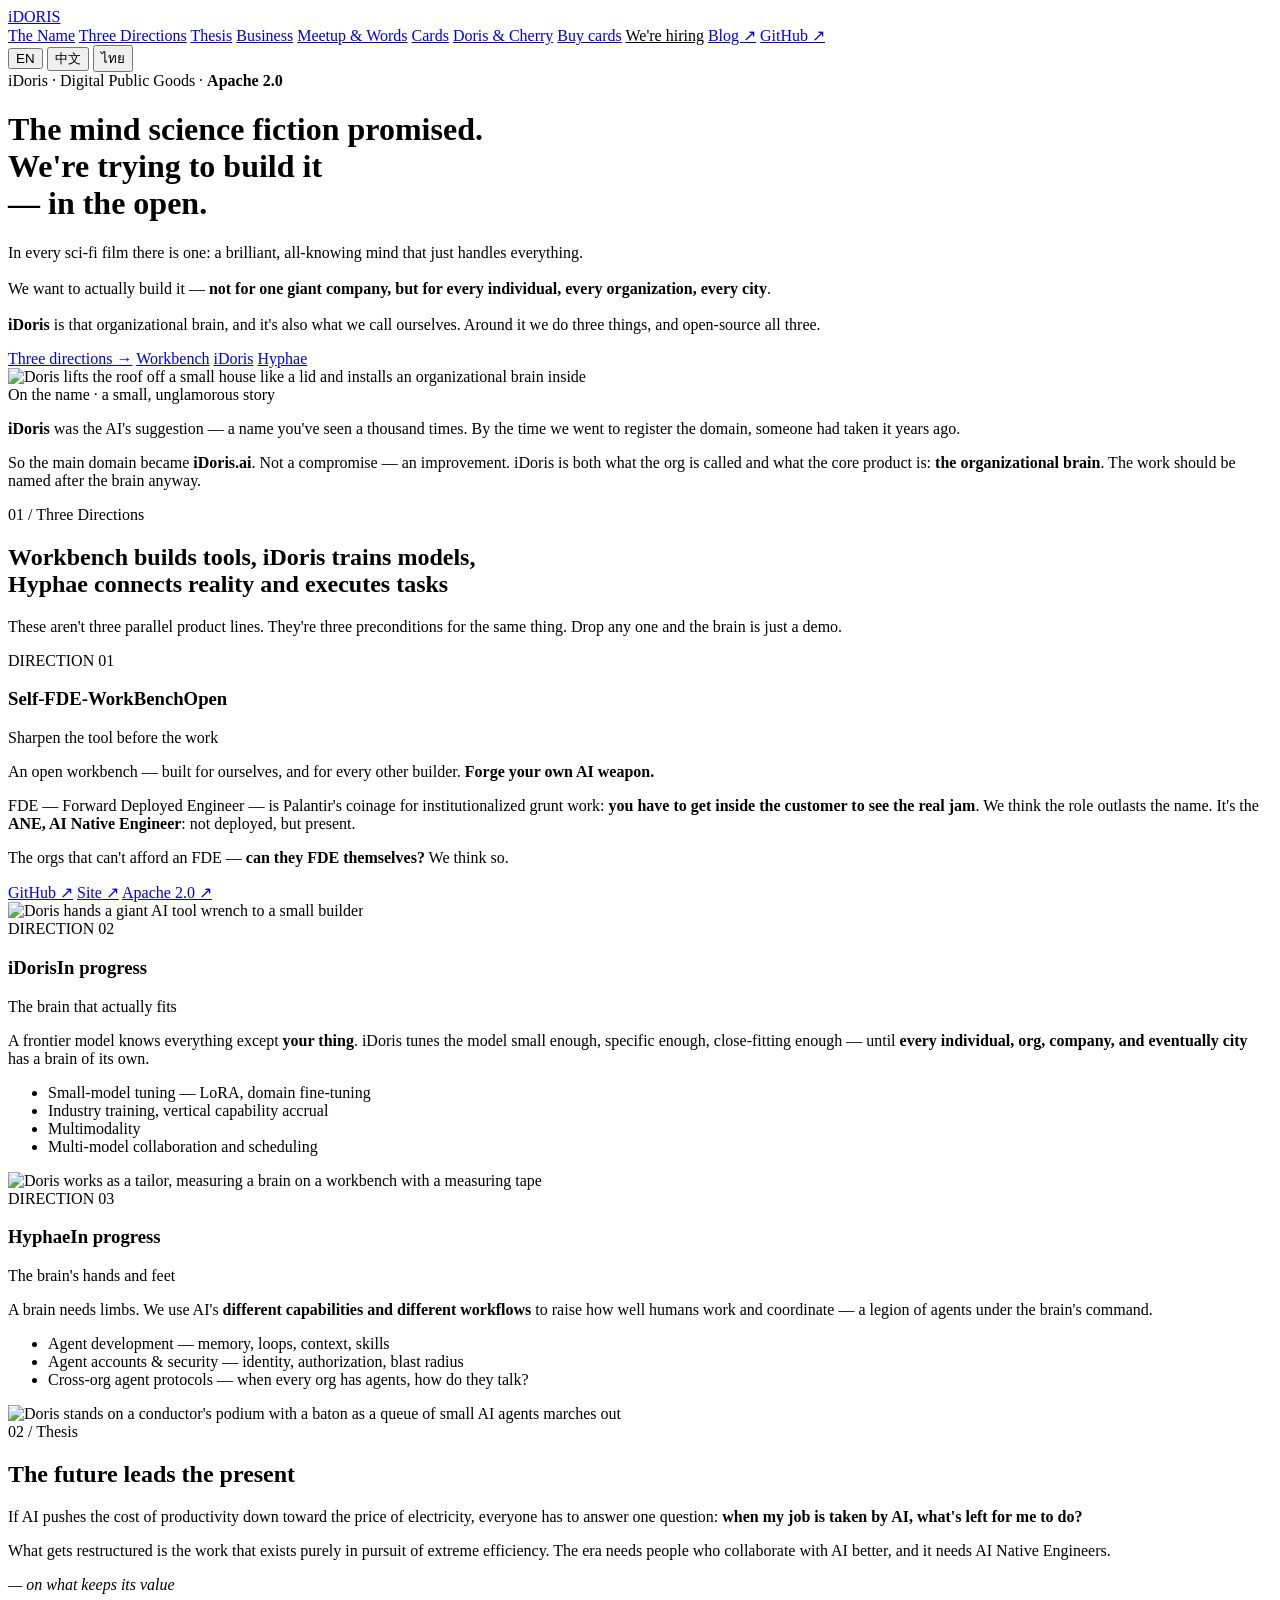
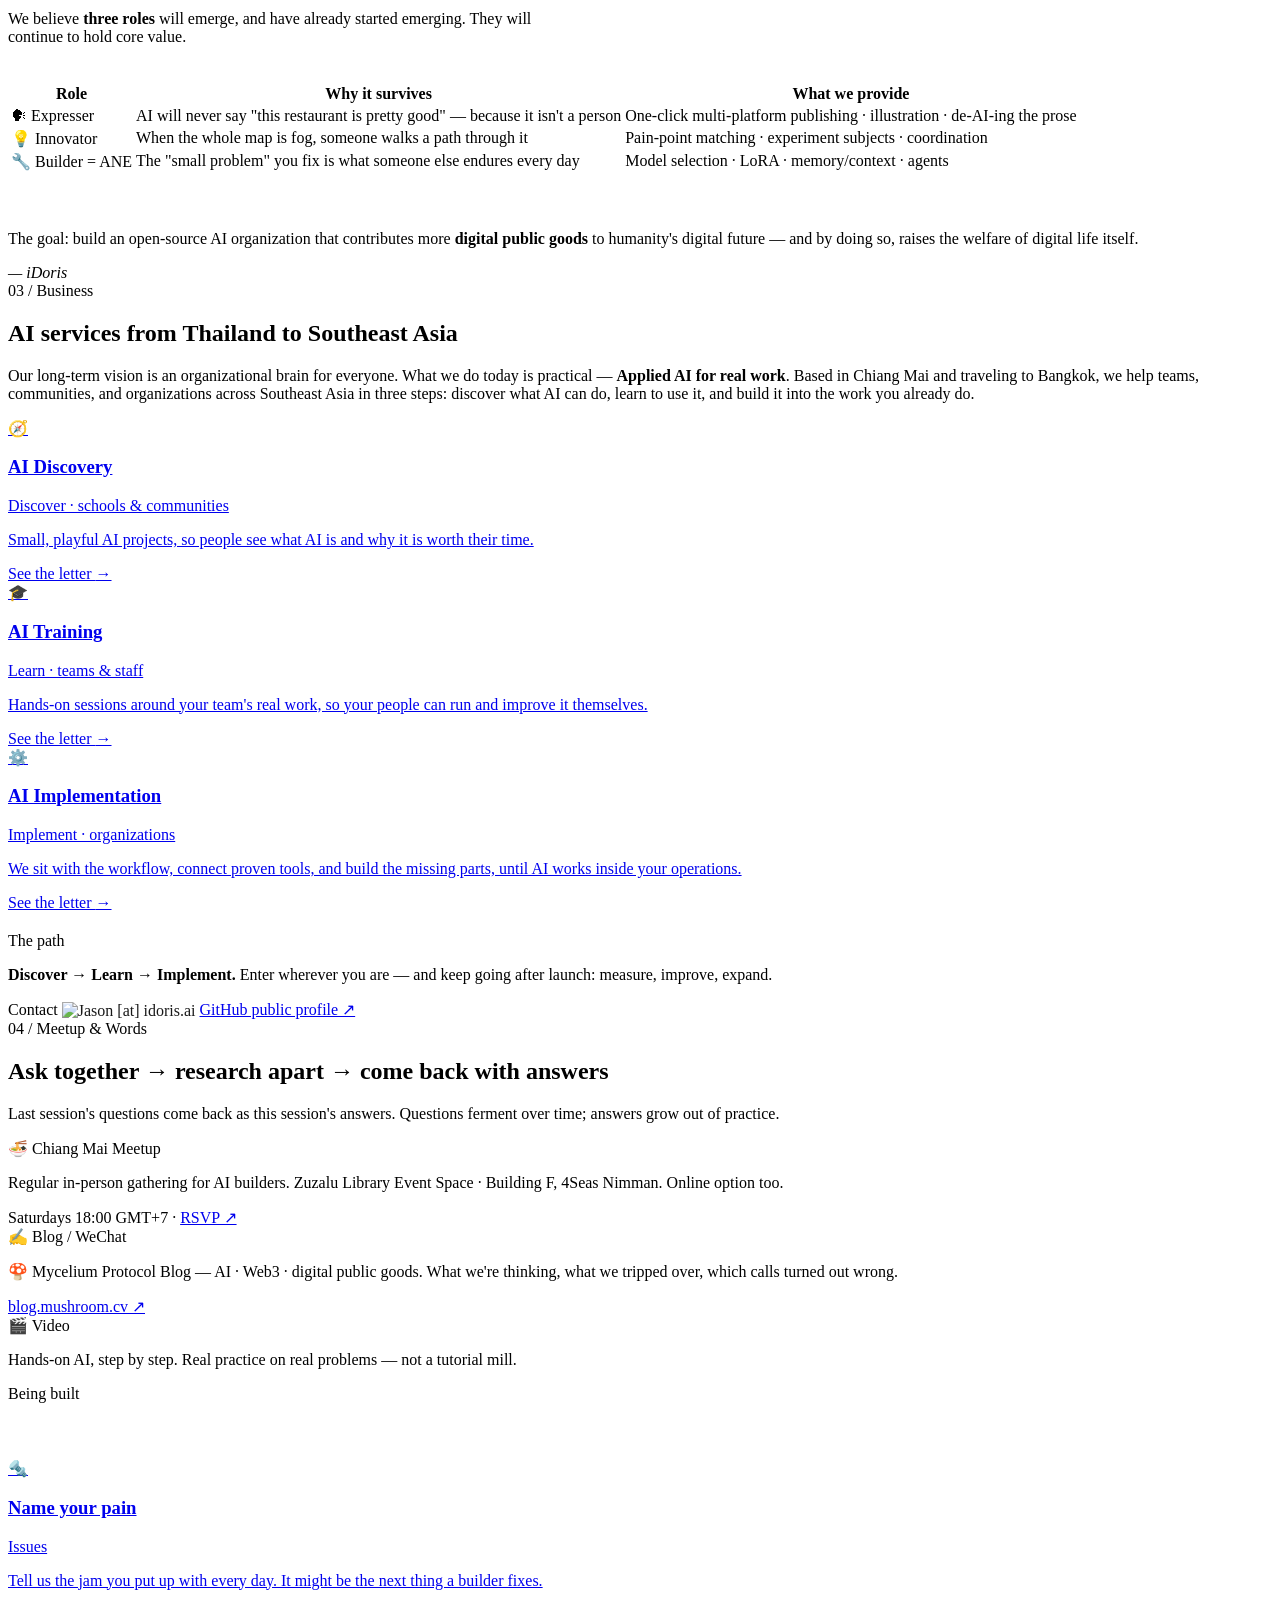
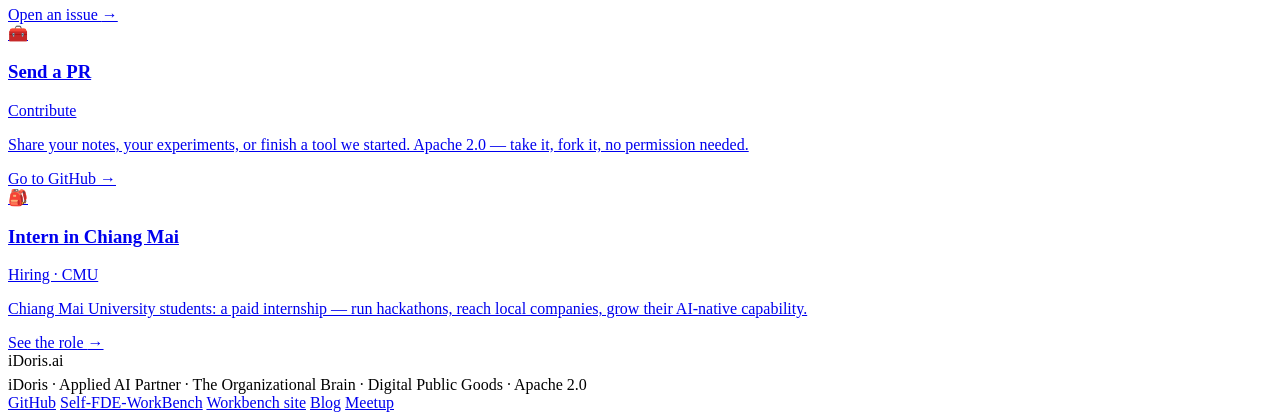
==== site/index.html @ d62c43d1 "首页 03 商务合作:三档服务改成对齐的卡片,与 /hello 一致 原来三档挤成一段连续文字、读不出「三个服务」,右侧还留一大片空。 改成 .grid-3 三张卡片(复用站内 .card),各自 图" ====
<!DOCTYPE html>
<html lang="en" data-lang="en">
<head>
<meta charset="utf-8">
<meta name="viewport" content="width=device-width, initial-scale=1">
<title data-zh="iDoris — 组织大脑 · 开源组织" data-th="iDoris — สมององค์กร · องค์กรโอเพนซอร์ส">iDoris — The Organizational Brain</title>
<meta name="description" content="Science fiction always promised a brilliant, all-knowing mind that handles everything. We're building it open source — not for one giant company, but for every individual, every organization, every city." data-zh="科幻片里总有那样一个存在：聪明、漂亮的形象，无所不能的智能大脑，搞定一切。我们把它开源造出来——不是给一家巨头，而是给每一个个体、每一个组织、每一座城市。" data-th="นิยายวิทยาศาสตร์เคยสัญญาถึงภาพลักษณ์ที่ฉลาดและสวยงาม สมองอัจฉริยะที่ทำได้แทบทุกอย่าง และจัดการทุกอย่างได้ เรากำลังสร้างมันแบบโอเพนซอร์ส ไม่ใช่เพื่อบริษัทยักษ์ใหญ่หนึ่งราย แต่เพื่อทุกคน ทุกองค์กร และทุกเมือง">
<meta property="og:title" content="iDoris — The Organizational Brain">
<meta property="og:description" content="Science fiction promised a brain. Ours is open source. Three directions: an open workbench for builders, a tailored brain for every org, and an agent legion.">
<meta property="og:type" content="website">
<meta property="og:url" content="https://idoris.ai">
<link rel="icon" href="data:image/svg+xml,%3Csvg xmlns='http://www.w3.org/2000/svg' viewBox='0 0 32 32'%3E%3Crect width='32' height='32' fill='%2309090C'/%3E%3Ccircle cx='16' cy='16' r='6' fill='%23FF3B30'/%3E%3C/svg%3E">
<link rel="stylesheet" href="/assets/style.css">
</head>
<body>

<nav class="top">
  <div class="wrap">
    <a class="brand" href="/"><span class="dot"></span>iDORIS</a>
    <div class="nav-scroll">
      <a class="link" href="#name" data-zh="关于名字" data-th="ชื่อ">The Name</a>
      <a class="link" href="#directions" data-zh="三个方向" data-th="สามทิศทาง">Three Directions</a>
      <a class="link" href="#thesis" data-zh="信念" data-th="แนวคิด">Thesis</a>
      <a class="link" href="#business" data-zh="商务合作" data-th="ความร่วมมือ">Business</a>
      <a class="link" href="#channels" data-zh="线下与内容" data-th="มีตอัปและบทความ">Meetup &amp; Words</a>
      <a class="link" href="/cards" data-zh="卡片墙" data-th="บัตรทั้งหมด">Cards</a>
      <a class="link" href="/friends" data-zh="我们的 IP" data-th="ตัวละคร">Doris &amp; Cherry</a>
      <a class="link" href="/buy" data-zh="购买体验卡" data-th="ซื้อบัตร">Buy cards</a>
      <a class="link" href="/join" data-zh="招聘" data-th="ร่วมงาน" style="color:var(--red)">We're hiring</a>
      <a class="link" href="https://blog.mushroom.cv">Blog ↗</a>
      <a class="link" href="https://github.com/iDoris-ai">GitHub ↗</a>
    </div>
    <div class="lang" role="group" aria-label="Language">
      <button class="lang-btn" data-lang="en" aria-pressed="true">EN</button>
      <button class="lang-btn" data-lang="zh" aria-pressed="false">中文</button>
      <button class="lang-btn" data-lang="th" aria-pressed="false">ไทย</button>
    </div>
  </div>
</nav>

<main>

<!-- ══════════════ HERO ══════════════ -->
<header class="hero">
  <div class="wrap">
    <div class="hero-inner">
      <div class="hero-copy">
        <div class="kicker rise d1" data-zh="iDoris · 数字公共物品 · <b>Apache 2.0</b>" data-th="iDoris · สาธารณประโยชน์ดิจิทัล · <b>Apache 2.0</b>">iDoris · Digital Public Goods · <b>Apache 2.0</b></div>
        <h1 class="rise d2" data-zh="科幻片中许诺过的智脑，<br>我们尝试做出来，<br><span class=&quot;glow&quot;>开源。</span>" data-th="สมองอัจฉริยะที่นิยายวิทยาศาสตร์<br>เคยสัญญาไว้ เรากำลังลองสร้างมัน<br><span class=&quot;glow&quot;>แบบโอเพนซอร์ส</span>">
          The mind science fiction promised.<br>We're trying to build it<br><span class="glow">— in the open.</span>
        </h1>
        <p class="lede rise d3" data-zh="无数科幻片里都有那样一个存在：聪明、漂亮的形象，无所不能的智能大脑，搞定一切。<br><br>我们想把它真的造出来——<b>不是给一家巨头，而是给每一个个体、每一个组织、每一座城市</b>。<br><br><b>iDoris</b> 就是那个组织大脑，也是我们这个开源社区的名字。围绕它，我们在做三个产品。" data-th="ในหนังไซไฟมากมายมักมีสิ่งหนึ่งอยู่เสมอ: ภาพลักษณ์ที่ฉลาดและสวยงาม สมองอัจฉริยะที่ทำได้แทบทุกอย่าง และจัดการทุกอย่างได้<br><br>เราอยากสร้างมันขึ้นมาจริงๆ — <b>ไม่ใช่เพื่อบริษัทยักษ์ใหญ่หนึ่งราย แต่เพื่อทุกคน ทุกองค์กร และทุกเมือง</b><br><br><b>iDoris</b> คือสมององค์กรนั้น และเป็นชื่อของชุมชนโอเพนซอร์สของเรา รอบตัวมัน เรากำลังทำผลิตภัณฑ์สามตัว">
          In every sci-fi film there is one: a brilliant, all-knowing mind that just
          handles everything.<br><br>
          We want to actually build it — <b>not for one giant company, but for every
          individual, every organization, every city</b>.<br><br>
          <b>iDoris</b> is that organizational brain, and it's also what we call ourselves.
          Around it we do three things, and open-source all three.
        </p>
        <div class="hero-actions rise d4">
          <a class="btn primary" href="#directions" data-zh="三个方向 <span>→</span>" data-th="สามทิศทาง <span>→</span>">Three directions <span>→</span></a>
          <a class="btn" href="https://workbench.idoris.ai">Workbench</a>
          <a class="btn" href="https://doris.idoris.ai">iDoris</a>
          <a class="btn" href="https://hyphae.idoris.ai">Hyphae</a>
        </div>
      </div>
      <div class="hero-art rise d3">
        <img src="/assets/illustrations/hero-org-brain-idoris.png"
             alt="Doris lifts the roof off a small house like a lid and installs an organizational brain inside"
             width="1000" height="625">
      </div>
    </div>
  </div>
</header>

<!-- ══════════════ THE NAME ══════════════ -->
<section id="name">
  <div class="wrap">
    <div class="aside-note io">
      <span class="tag" data-zh="关于名字 · 一段没什么面子的往事" data-th="เรื่องชื่อ · เรื่องเล็กๆ ที่ไม่หรูนัก">On the name · a small, unglamorous story</span>
      <p data-zh="<b>iDoris</b> 是 AI 给的建议——一个烂大街的名字。等我们兴冲冲去注册域名，发现早被人占了。" data-th="<b>iDoris</b> เป็นชื่อที่ AI แนะนำมา เป็นชื่อที่เห็นได้ทั่วไปมาก พอเราไปจดโดเมนอย่างตื่นเต้น ก็พบว่ามีคนจดไปนานแล้ว"><b>iDoris</b> was the AI's suggestion — a name you've seen a thousand times. By the time we went to register the domain, someone had taken it years ago.</p>
      <p data-zh="于是主域名成了 <b>iDoris.ai</b>。这不是妥协，反而更准确：iDoris 同时是组织的名字和核心产品的名字——<b>组织大脑</b>。我们做的事，本来就该以那个大脑命名。" data-th="ดังนั้นโดเมนหลักจึงกลายเป็น <b>iDoris.ai</b> นี่ไม่ใช่การประนีประนอม แต่แม่นยำกว่าเดิม: iDoris เป็นทั้งชื่อองค์กรและชื่อผลิตภัณฑ์หลัก — <b>สมององค์กร</b> งานของเราควรถูกตั้งชื่อตามสมองนั้นอยู่แล้ว"> So the main domain became <b>iDoris.ai</b>. Not a compromise — an improvement. iDoris is both what the org is called and what the core product is: <b>the organizational brain</b>. The work should be named after the brain anyway.</p>
    </div>
  </div>
</section>

<!-- ══════════════ THREE DIRECTIONS ══════════════ -->
<section id="directions">
  <div class="wrap">
    <div class="sec-head io">
      <div class="eyebrow" data-zh="01 / 三个方向性产品" data-th="01 / สามทิศทางผลิตภัณฑ์">01 / Three Directions</div>
      <h2 class="display" data-zh="Workbench 造工具，iDoris 训练模型、<br>Hyphae 连接现实，执行任务" data-th="Workbench สร้างเครื่องมือ, iDoris ฝึกโมเดล<br>Hyphae เชื่อมโลกจริงและทำภารกิจ">Workbench builds tools, iDoris trains models,<br>Hyphae connects reality and executes tasks</h2>
      <p data-zh="它们不是三条并行的产品线，是同一件事的三个必要条件。缺一个，那个大脑就只是个演示。" data-th="นี่ไม่ใช่ไลน์ผลิตภัณฑ์สามเส้นที่แยกกัน แต่เป็นเงื่อนไขจำเป็นสามอย่างของเรื่องเดียวกัน ขาดอย่างใดอย่างหนึ่ง สมองนั้นก็เป็นเพียงเดโม">
        These aren't three parallel product lines. They're three preconditions for the
        same thing. Drop any one and the brain is just a demo.
      </p>
    </div>

    <!-- ── 1. Self-FDE-WorkBench ── -->
    <div class="prod io">
      <div class="prod-text">
        <span class="n">DIRECTION 01</span>
        <h3 class="display" data-zh="Self-FDE-WorkBench<span class=&quot;chip live&quot;>开源中</span>" data-th="Self-FDE-WorkBench<span class=&quot;chip live&quot;>โอเพนซอร์ส</span>">Self-FDE-WorkBench<span class="chip live">Open</span></h3>
        <div class="tagline" data-zh="工欲善其事，必先利其器" data-th="ลับเครื่องมือก่อนลงมือทำงาน">Sharpen the tool before the work</div>
        <p data-zh="一个为自己、也为其他 builder 提供的开源工作台。<b>打造你自己的 AI 利器。</b>" data-th="เวิร์กเบนช์โอเพนซอร์สที่สร้างให้เราเองและให้ builder คนอื่นๆ <b>สร้างเครื่องมือ AI ของคุณเอง</b>">
          An open workbench — built for ourselves, and for every other builder.
          <b>Forge your own AI weapon.</b>
        </p>
        <p data-zh="FDE（Forward Deployed Engineer）是 Palantir 的发明，本质是把苦活脏活累活制度化：<b>你必须到客户现场，才能看见真实的卡点</b>。我们认为这个角色会长期存在，久到不该再叫 FDE——它是 <b>ANE，AI Native Engineer</b>：不驻场，但在场。" data-th="FDE หรือ Forward Deployed Engineer เป็นคำที่ Palantir ทำให้แพร่หลาย แก่นของมันคือการทำให้งานยาก งานสกปรก และงานหนักกลายเป็นระบบ: <b>คุณต้องเข้าไปอยู่ในบริบทของลูกค้า จึงจะเห็นจุดติดขัดจริง</b> เราคิดว่าบทบาทนี้จะอยู่ไปอีกนาน จนไม่ควรเรียกว่า FDE แล้ว แต่คือ <b>ANE, AI Native Engineer</b>: ไม่ได้ประจำไซต์ แต่ยังอยู่ในงานจริง">
          FDE — Forward Deployed Engineer — is Palantir's coinage for institutionalized
          grunt work: <b>you have to get inside the customer to see the real jam</b>.
          We think the role outlasts the name. It's the <b>ANE, AI Native Engineer</b>:
          not deployed, but present.
        </p>
        <p data-zh="雇不起 FDE 的组织，<b>能不能自己 FDE？</b>我们觉得可以。" data-th="องค์กรที่จ้าง FDE ไม่ไหว <b>จะทำ FDE ด้วยตัวเองได้ไหม?</b> เราคิดว่าได้">
          The orgs that can't afford an FDE — <b>can they FDE themselves?</b> We think so.
        </p>
        <div class="prod-links">
          <a href="https://github.com/iDoris-ai/Self-FDE-WorkBench">GitHub ↗</a>
          <a href="https://workbench.idoris.ai" data-zh="站点 ↗" data-th="เว็บไซต์ ↗">Site ↗</a>
          <a href="https://github.com/iDoris-ai/Self-FDE-WorkBench/blob/main/LICENSE">Apache 2.0 ↗</a>
        </div>
      </div>
      <div class="prod-art">
        <img src="/assets/illustrations/p1-workbench-idoris.png"
             alt="Doris hands a giant AI tool wrench to a small builder"
             loading="lazy">
      </div>
    </div>

    <!-- ── 2. iDoris ── -->
    <div class="prod flip io">
      <div class="prod-text">
        <span class="n">DIRECTION 02</span>
        <h3 class="display" data-zh="iDoris<span class=&quot;chip wip&quot;>进行中</span>" data-th="iDoris<span class=&quot;chip wip&quot;>กำลังพัฒนา</span>">iDoris<span class="chip wip">In progress</span></h3>
        <div class="tagline" data-zh="最贴身的那个大脑" data-th="สมองที่พอดีกับตัวคุณจริงๆ">The brain that actually fits</div>
        <p data-zh="通用大模型知道所有事，唯独不知道<b>你的事</b>。iDoris 的方向是把模型调得足够小、足够专、足够贴身——最终为<b>每个个体、组织、商业公司乃至城市</b>，打造属于它自己的 AI 大脑。" data-th="โมเดลใหญ่ทั่วไปเหมือนรู้ทุกอย่าง ยกเว้น<b>เรื่องของคุณ</b> ทิศทางของ iDoris คือทำให้โมเดลเล็กพอ เฉพาะทางพอ และแนบชิดพอ จนในที่สุด<b>ทุกคน ทุกองค์กร ทุกบริษัท และแม้แต่เมือง</b>มีสมอง AI ของตัวเอง">
          A frontier model knows everything except <b>your thing</b>. iDoris tunes the model
          small enough, specific enough, close-fitting enough — until
          <b>every individual, org, company, and eventually city</b> has a brain of its own.
        </p>
        <ul>
          <li data-zh="小模型调优 —— LoRA、行业微调" data-th="ปรับแต่งโมเดลขนาดเล็ก — LoRA และ fine-tuning เฉพาะอุตสาหกรรม">Small-model tuning — LoRA, domain fine-tuning</li>
          <li data-zh="行业训练与垂直能力沉淀" data-th="การฝึกตามอุตสาหกรรมและการสะสมความสามารถแนวตั้ง">Industry training, vertical capability accrual</li>
          <li data-zh="多模态" data-th="มัลติโมดัล">Multimodality</li>
          <li data-zh="多模型协作与调度" data-th="การประสานและจัดตารางหลายโมเดล">Multi-model collaboration and scheduling</li>
        </ul>
      </div>
      <div class="prod-art">
        <img src="/assets/illustrations/p2-idoris-model.png"
             alt="Doris works as a tailor, measuring a brain on a workbench with a measuring tape"
             loading="lazy">
      </div>
    </div>

    <!-- ── 3. Agents ── -->
    <div class="prod io">
      <div class="prod-text">
        <span class="n">DIRECTION 03</span>
        <h3 class="display" data-zh="Hyphae<span class=&quot;chip wip&quot;>进行中</span>" data-th="Hyphae<span class=&quot;chip wip&quot;>กำลังพัฒนา</span>">Hyphae<span class="chip wip">In progress</span></h3>
        <div class="tagline" data-zh="智脑的手和脚" data-th="มือและเท้าของสมองอัจฉริยะ">The brain's hands and feet</div>
        <p data-zh="大脑要有手脚。我们用 AI 的<b>不同能力、不同流程</b>，去提升人类工作和协作的效率——如同智脑麾下的一支 Agent 军团。" data-th="สมองต้องมีมือและเท้า เราใช้<b>ความสามารถและเวิร์กโฟลว์ที่แตกต่างกัน</b>ของ AI เพื่อยกระดับการทำงานและการประสานงานของมนุษย์ เหมือนกองทัพ Agent ภายใต้สมองอัจฉริยะ">
          A brain needs limbs. We use AI's <b>different capabilities and different
          workflows</b> to raise how well humans work and coordinate — a legion of agents
          under the brain's command.
        </p>
        <ul>
          <li data-zh="Agent 开发 —— 记忆、Loop、上下文、Skill" data-th="การพัฒนา Agent — memory, loop, context, skill">Agent development — memory, loops, context, skills</li>
          <li data-zh="Agent 账户与安全 —— 怎么有身份、怎么被授权、怎么不闯祸" data-th="บัญชีและความปลอดภัยของ Agent — ตัวตน การอนุญาต และขอบเขตความเสี่ยง">Agent accounts &amp; security — identity, authorization, blast radius</li>
          <li data-zh="Agent 跨组织协作协议 —— 当每个组织都有自己的 Agent，它们之间怎么说话" data-th="โปรโตคอล Agent ข้ามองค์กร — เมื่อทุกองค์กรมี Agent ของตัวเอง พวกมันจะคุยกันอย่างไร">Cross-org agent protocols — when every org has agents, how do they talk?</li>
        </ul>
      </div>
      <div class="prod-art">
        <img src="/assets/illustrations/p3-hyphae-idoris.png"
             alt="Doris stands on a conductor's podium with a baton as a queue of small AI agents marches out"
             loading="lazy">
      </div>
    </div>
  </div>
</section>

<!-- ══════════════ THESIS ══════════════ -->
<section id="thesis">
  <div class="wrap">
    <div class="sec-head io">
      <div class="eyebrow" data-zh="02 / 核心信念" data-th="02 / แนวคิดหลัก">02 / Thesis</div>
      <h2 class="display" data-zh="未来引领当下" data-th="อนาคตนำทางปัจจุบัน">The future leads the present</h2>
      <p data-zh="如果 AI 把生产力的成本压到接近电费，每个人都要回答一个问题：<b>当我的岗位被 AI 取代，我还能干什么？</b>" data-th="ถ้า AI ทำให้ต้นทุนผลิตภาพลดลงจนใกล้ราคาค่าไฟ ทุกคนต้องตอบคำถามหนึ่งข้อ: <b>เมื่อหน้าที่ของฉันถูก AI แทนที่ ฉันยังทำอะไรได้อีก?</b>">
        If AI pushes the cost of productivity down toward the price of electricity,
        everyone has to answer one question: <b>when my job is taken by AI, what's left
        for me to do?</b>
      </p>
    </div>

    <div class="quote io">
      <p data-zh="会被重构的，是那些为了追求极致效率而存在的岗位。时代需要更会和 AI 协作的人，以及 AI Native Engineer。" data-th="สิ่งที่จะถูกปรับโครงสร้างคือบทบาทที่มีอยู่เพื่อไล่ตามประสิทธิภาพสูงสุดเท่านั้น ยุคนี้ต้องการคนที่ร่วมงานกับ AI ได้เก่งขึ้น และต้องการ AI Native Engineer">
        What gets restructured is the work that exists purely in pursuit of extreme
        efficiency. The era needs people who collaborate with AI better, and it needs
        AI Native Engineers.
      </p>
      <cite data-zh="— 关于什么会持续拥有价值" data-th="— ว่าคุณค่าแบบใดจะยังคงอยู่">— on what keeps its value</cite>
    </div>

    <p class="io" style="max-width:66ch" data-zh="我们认为未来会涌现（已经出现）<b>三种角色</b>，会持续拥有核心价值。" data-th="เราเชื่อว่าในอนาคตจะมี <b>สามบทบาท</b> โผล่ขึ้นมา และจริงๆ ก็เริ่มปรากฏแล้ว บทบาทเหล่านี้จะยังคงมีคุณค่าแกนกลางต่อไป">
      We believe <b>three roles</b> will emerge, and have already started emerging.
      They will continue to hold core value.
    </p>

    <table class="spec io" style="margin-top:36px">
      <thead>
        <tr>
          <th data-zh="角色" data-th="บทบาท">Role</th>
          <th data-zh="为什么不可替代" data-th="ทำไมจึงยังมีคุณค่า">Why it survives</th>
          <th data-zh="我们提供什么" data-th="เราช่วยอะไรได้">What we provide</th>
        </tr>
      </thead>
      <tbody>
        <tr>
          <td data-zh="🗣 表达者" data-th="🗣 ผู้สื่อสาร">🗣 Expresser</td>
          <td data-zh="AI 不会说「这家饭馆味道不错」——因为它不是人" data-th="AI จะไม่พูดว่า “ร้านนี้อร่อยดี” ในฐานะมนุษย์ เพราะมันไม่ใช่มนุษย์">AI will never say "this restaurant is pretty good" — because it isn't a person</td>
          <td data-zh="一键多平台发布 · 配图 · 去 AI 味" data-th="เผยแพร่หลายแพลตฟอร์ม · ภาพประกอบ · ลดกลิ่น AI ในงานเขียน">One-click multi-platform publishing · illustration · de-AI-ing the prose</td>
        </tr>
        <tr>
          <td data-zh="💡 创新者" data-th="💡 ผู้สร้างนวัตกรรม">💡 Innovator</td>
          <td data-zh="全地图都是黑雾时，有人趟出一条路" data-th="เมื่อทั้งแผนที่ยังเป็นหมอกดำ ต้องมีคนเดินเปิดทางออกมาก่อน">When the whole map is fog, someone walks a path through it</td>
          <td data-zh="痛点对接 · 实验对象 · 协作信息" data-th="จับคู่ pain point · กลุ่มทดลอง · ข้อมูลเพื่อประสานงาน">Pain-point matching · experiment subjects · coordination</td>
        </tr>
        <tr>
          <td data-zh="🔧 建设者 = ANE" data-th="🔧 ผู้สร้าง = ANE">🔧 Builder = ANE</td>
          <td data-zh="你解决的那个「小问题」，是别人每天承受的痛苦" data-th="“ปัญหาเล็กๆ” ที่คุณแก้ คือความเจ็บปวดที่คนอื่นต้องเจอทุกวัน">The "small problem" you fix is what someone else endures every day</td>
          <td data-zh="选型 · LoRA · Memory/Context · Agent" data-th="เลือกโมเดล · LoRA · memory/context · agent">Model selection · LoRA · memory/context · agents</td>
        </tr>
      </tbody>
    </table>

    <div class="quote io" style="margin-top:56px">
      <p data-zh="核心目标：建立一个 AI 开源组织，为人类的数字未来提供更多<b>数字公共物品</b>，从而提升社会数字生活的福祉。" data-th="เป้าหมายหลัก: สร้างองค์กร AI แบบโอเพนซอร์สที่มอบ<b>สาธารณประโยชน์ดิจิทัล</b>ให้อนาคตดิจิทัลของมนุษยชาติมากขึ้น และยกระดับคุณภาพชีวิตดิจิทัลของสังคม">
        The goal: build an open-source AI organization that contributes more
        <b>digital public goods</b> to humanity's digital future — and by doing so,
        raises the welfare of digital life itself.
      </p>
      <cite data-zh="— iDoris" data-th="— iDoris">— iDoris</cite>
    </div>
  </div>
</section>

<!-- ══════════════ BUSINESS ══════════════ -->
<section id="business">
  <div class="wrap">
    <div class="sec-head io">
      <div class="eyebrow" data-zh="03 / 商务合作" data-th="03 / ความร่วมมือทางธุรกิจ">03 / Business</div>
      <h2 class="display" data-zh="基于泰国，辐射东南亚的 AI 服务" data-th="บริการ AI จากประเทศไทย สู่เอเชียตะวันออกเฉียงใต้">AI services from Thailand to Southeast Asia</h2>
      <p data-zh="我们的长期愿景是<b>为每个组织造一个大脑</b>。今天做的事很实在——<b>把 AI 用在真实工作里</b>。长期 Base 清迈、短期出差曼谷，为东南亚的团队、社区和组织做三件事：先看见 AI 能做什么，再学会用，最后把它接进你本来就在做的工作。" data-th="วิสัยทัศน์ระยะยาวของเราคือสมององค์กรสำหรับทุกคน สิ่งที่เราทำวันนี้เป็นเรื่องจริงจับต้องได้ — <b>นำ AI มาใช้กับงานจริง</b> เราพำนักที่เชียงใหม่และเดินทางไปกรุงเทพฯ เป็นระยะ ช่วยทีม ชุมชน และองค์กรทั่วเอเชียตะวันออกเฉียงใต้ใน 3 ขั้น: ค้นพบสิ่งที่ AI ทำได้ เรียนรู้ที่จะใช้มัน และนำมันเข้าไปในงานที่คุณทำอยู่แล้ว">
        Our long-term vision is an organizational brain for everyone. What we do today is
        practical — <b>Applied AI for real work</b>. Based in Chiang Mai and traveling to
        Bangkok, we help teams, communities, and organizations across Southeast Asia in
        three steps: discover what AI can do, learn to use it, and build it into the work
        you already do.
      </p>
    </div>

    <div class="grid-3 io">
      <a class="card" href="/hello">
        <span class="icon">🧭</span>
        <h3 class="display">AI Discovery</h3>
        <div class="sub" data-zh="发现 · 学校与社区" data-th="ค้นพบ · โรงเรียนและชุมชน">Discover · schools &amp; communities</div>
        <p data-zh="小而好玩的 AI 项目，让人先看见 AI 是什么、为什么值得一试。" data-th="โปรเจกต์ AI เล็ก ๆ ที่สนุก ให้ผู้คนได้เห็นว่า AI คืออะไรและทำไมจึงคุ้มค่าที่จะลอง">Small, playful AI projects, so people see what AI is and why it is worth their time.</p>
        <div class="go" data-zh="看那封信 <span>→</span>" data-th="อ่านจดหมาย <span>→</span>">See the letter <span>→</span></div>
      </a>
      <a class="card" href="/hello">
        <span class="icon">🎓</span>
        <h3 class="display">AI Training</h3>
        <div class="sub" data-zh="学会 · 团队与员工" data-th="เรียนรู้ · ทีมและพนักงาน">Learn · teams &amp; staff</div>
        <p data-zh="围绕团队真实工作的实操课，让你的人自己能跑、能维护、能改进。" data-th="เซสชันลงมือทำรอบงานจริงของทีม เพื่อให้คนของคุณดูแลและพัฒนาต่อเองได้">Hands-on sessions around your team's real work, so your people can run and improve it themselves.</p>
        <div class="go" data-zh="看那封信 <span>→</span>" data-th="อ่านจดหมาย <span>→</span>">See the letter <span>→</span></div>
      </a>
      <a class="card" href="/hello">
        <span class="icon">⚙️</span>
        <h3 class="display">AI Implementation</h3>
        <div class="sub" data-zh="落地 · 组织" data-th="นำไปใช้จริง · องค์กร">Implement · organizations</div>
        <p data-zh="坐进你的流程，接好现成工具、补上缺失的部分，直到 AI 真正在业务里跑起来。" data-th="เข้าไปนั่งกับกระบวนการทำงาน เชื่อมเครื่องมือที่ใช้ได้จริง และสร้างส่วนที่ขาด จนกว่า AI จะทำงานในการดำเนินงานของคุณจริง">We sit with the workflow, connect proven tools, and build the missing parts, until AI works inside your operations.</p>
        <div class="go" data-zh="看那封信 <span>→</span>" data-th="อ่านจดหมาย <span>→</span>">See the letter <span>→</span></div>
      </a>
    </div>

    <div class="business-panel io" style="margin-top:20px">
      <div>
        <span class="tag" data-zh="一条路" data-th="เส้นทาง">The path</span>
        <p data-zh="<b>发现 → 学会 → 落地。</b>从你现在所处的位置进入即可；上线之后继续：度量、改进、扩展。" data-th="<b>ค้นพบ → เรียนรู้ → นำไปใช้จริง</b> เริ่มจากจุดที่คุณอยู่ได้เลย และเดินต่อหลังเปิดใช้งาน: วัดผล ปรับปรุง ขยายผล">
          <b>Discover → Learn → Implement.</b> Enter wherever you are — and keep going after
          launch: measure, improve, expand.
        </p>
      </div>
      <div class="contact-box">
        <span class="tag" data-zh="联系" data-th="ติดต่อ">Contact</span>
        <img src="assets/email-jason.png" alt="Jason [at] idoris.ai" style="height:20px;vertical-align:middle;opacity:.9">
        <a href="https://github.com/iDoris-ai" data-zh="GitHub 公开资料 ↗" data-th="โปรไฟล์ GitHub สาธารณะ ↗">GitHub public profile ↗</a>
      </div>
    </div>
  </div>
</section>

<!-- ══════════════ CHANNELS ══════════════ -->
<section id="channels">
  <div class="wrap">
    <div class="sec-head io">
      <div class="eyebrow" data-zh="04 / 线下与内容" data-th="04 / มีตอัปและบทความ">04 / Meetup &amp; Words</div>
      <h2 class="display" data-zh="一起提问 → 各自研究 → 带答案回来" data-th="ถามด้วยกัน → แยกกันค้นคว้า → กลับมาพร้อมคำตอบ">Ask together → research apart → come back with answers</h2>
      <p data-zh="上一期提出的问题，这一期带着各自研究的答案回来。问题在时间里发酵，答案从实践里长出来。" data-th="คำถามจากครั้งก่อน กลับมาเป็นคำตอบในครั้งนี้ คำถามบ่มตัวในเวลา ส่วนคำตอบงอกออกมาจากการลงมือทำ">
        Last session's questions come back as this session's answers. Questions ferment
        over time; answers grow out of practice.
      </p>
    </div>

    <div class="io">
      <div class="chan">
        <div class="who" data-zh="🍜 清迈 Meetup" data-th="🍜 มีตอัปเชียงใหม่">🍜 Chiang Mai Meetup</div>
        <p class="what" data-zh="线下 AI builder 定期沟通。Zuzalu Library Event Space · Building F, 4Seas Nimman。也开线上。" data-th="การพบปะประจำของ AI builder แบบออฟไลน์ ที่ Zuzalu Library Event Space · Building F, 4Seas Nimman และมีช่องทางออนไลน์ด้วย">Regular in-person gathering for AI builders. Zuzalu Library Event Space · Building F, 4Seas Nimman. Online option too.</p>
        <div class="when" data-zh="每周六 18:00 GMT+7 · <a href=&quot;https://app.sola.day/event/detail/19717&quot;>报名 ↗</a>" data-th="ทุกวันเสาร์ 18:00 GMT+7 · <a href=&quot;https://app.sola.day/event/detail/19717&quot;>ลงทะเบียน ↗</a>">Saturdays 18:00 GMT+7 · <a href="https://app.sola.day/event/detail/19717">RSVP ↗</a></div>
      </div>

      <div class="chan">
        <div class="who" data-zh="✍️ Blog / 公众号" data-th="✍️ Blog / WeChat">✍️ Blog / WeChat</div>
        <p class="what" data-zh="🍄 Mycelium Protocol Blog —— AI · Web3 · 数字公共物品。写清楚我们在想什么、踩了什么坑、哪些判断后来被证明是错的。" data-th="🍄 Mycelium Protocol Blog — AI · Web3 · สาธารณประโยชน์ดิจิทัล เขียนให้ชัดว่าเราคิดอะไร พลาดตรงไหน และการตัดสินใจใดที่ภายหลังพิสูจน์ว่าผิด">🍄 Mycelium Protocol Blog — AI · Web3 · digital public goods. What we're thinking, what we tripped over, which calls turned out wrong.</p>
        <div class="when" data-zh="<a href=&quot;https://blog.mushroom.cv&quot;>blog.mushroom.cv ↗</a>" data-th="<a href=&quot;https://blog.mushroom.cv&quot;>blog.mushroom.cv ↗</a>"><a href="https://blog.mushroom.cv">blog.mushroom.cv ↗</a></div>
      </div>

      <div class="chan">
        <div class="who" data-zh="🎬 视频号" data-th="🎬 วิดีโอ">🎬 Video</div>
        <p class="what" data-zh="手把手上手 AI。真实的实践，聚焦真问题——不是教程流水线。" data-th="ลงมือใช้ AI ทีละขั้น การปฏิบัติจริงกับปัญหาจริง ไม่ใช่สายพานบทเรียนสำเร็จรูป">Hands-on AI, step by step. Real practice on real problems — not a tutorial mill.</p>
        <div class="when" data-zh="筹建中" data-th="กำลังสร้าง">Being built</div>
      </div>
    </div>

    <div class="grid-3 io" style="margin-top:56px">
      <a class="card" href="https://github.com/iDoris-ai/Self-FDE-WorkBench/issues">
        <span class="icon">🔩</span>
        <h3 class="display" data-zh="说出你的痛点" data-th="บอก pain point ของคุณ">Name your pain</h3>
        <div class="sub" data-zh="Issues" data-th="Issues">Issues</div>
        <p data-zh="在 Issues 里说出你每天忍受的那个卡点。它可能就是下一个建设者要解决的问题。" data-th="บอกจุดติดขัดที่คุณต้องทนทุกวันใน Issues มันอาจเป็นสิ่งถัดไปที่ builder จะเข้าไปแก้">Tell us the jam you put up with every day. It might be the next thing a builder fixes.</p>
        <div class="go" data-zh="开个 Issue <span>→</span>" data-th="เปิด Issue <span>→</span>">Open an issue <span>→</span></div>
      </a>
      <a class="card" href="https://github.com/iDoris-ai">
        <span class="icon">🧰</span>
        <h3 class="display" data-zh="提个 PR" data-th="ส่ง PR">Send a PR</h3>
        <div class="sub" data-zh="贡献" data-th="ร่วมพัฒนา">Contribute</div>
        <p data-zh="分享你的笔记、实验，或者补全某个工具。Apache 2.0，拿去用，改了也不用问我们。" data-th="แบ่งปันโน้ต การทดลอง หรือช่วยทำเครื่องมือที่เราเริ่มไว้ให้สมบูรณ์ Apache 2.0 เอาไปใช้หรือ fork ได้เลย ไม่ต้องขออนุญาต">Share your notes, your experiments, or finish a tool we started. Apache 2.0 — take it, fork it, no permission needed.</p>
        <div class="go" data-zh="去 GitHub <span>→</span>" data-th="ไปที่ GitHub <span>→</span>">Go to GitHub <span>→</span></div>
      </a>
      <a class="card" href="/join">
        <span class="icon">🎒</span>
        <h3 class="display" data-zh="来清迈实习" data-th="มาฝึกงานที่เชียงใหม่">Intern in Chiang Mai</h3>
        <div class="sub" data-zh="招聘 · 清迈大学" data-th="รับสมัคร · มช.">Hiring · CMU</div>
        <p data-zh="清迈大学在校生看过来：一个有报酬的实习，一起组织黑客松、触达本地公司、帮他们提升 AI native 能力，连接 AI 工具与算力。" data-th="นักศึกษา มช. ทางนี้: ฝึกงานแบบมีค่าตอบแทน ร่วมจัดแฮกกาธอน ติดต่อบริษัทท้องถิ่น ยกระดับความสามารถ AI-native ของพวกเขา">Chiang Mai University students: a paid internship — run hackathons, reach local companies, grow their AI-native capability.</p>
        <div class="go" data-zh="看岗位详情 <span>→</span>" data-th="ดูรายละเอียด <span>→</span>">See the role <span>→</span></div>
      </a>
    </div>
  </div>
</section>

</main>

<footer>
  <div class="wrap">
    <div>
      <div style="color:var(--paper);font-weight:500;margin-bottom:6px">iDoris.ai</div>
      <div data-zh="iDoris · 应用 AI 伙伴 · 组织大脑 · 数字公共物品 · Apache 2.0" data-th="iDoris · พาร์ทเนอร์ AI ที่ใช้ได้จริง · สมององค์กร · สาธารณประโยชน์ดิจิทัล · Apache 2.0">iDoris · Applied AI Partner · The Organizational Brain · Digital Public Goods · Apache 2.0</div>
    </div>
    <div class="links">
      <a href="https://github.com/iDoris-ai">GitHub</a>
      <a href="https://github.com/iDoris-ai/Self-FDE-WorkBench">Self-FDE-WorkBench</a>
      <a href="https://workbench.idoris.ai" data-zh="工作台站点" data-th="เว็บไซต์ Workbench">Workbench site</a>
      <a href="https://blog.mushroom.cv">Blog</a>
      <a href="https://app.sola.day/event/detail/19717">Meetup</a>
    </div>
  </div>
</footer>

<script src="/assets/i18n-v2.js"></script>
<script>
  // Reveal-on-scroll. Elements start hidden via .io; if IntersectionObserver is
  // missing, show everything rather than leaving the page blank.
  (function () {
    var els = document.querySelectorAll('.io');
    if (!('IntersectionObserver' in window)) {
      els.forEach(function (el) { el.classList.add('in'); });
      return;
    }
    var obs = new IntersectionObserver(function (entries) {
      entries.forEach(function (e) {
        if (e.isIntersecting) { e.target.classList.add('in'); obs.unobserve(e.target); }
      });
    }, { rootMargin: '0px 0px -8% 0px' });
    els.forEach(function (el) { obs.observe(el); });
  })();
</script>

</body>
</html>
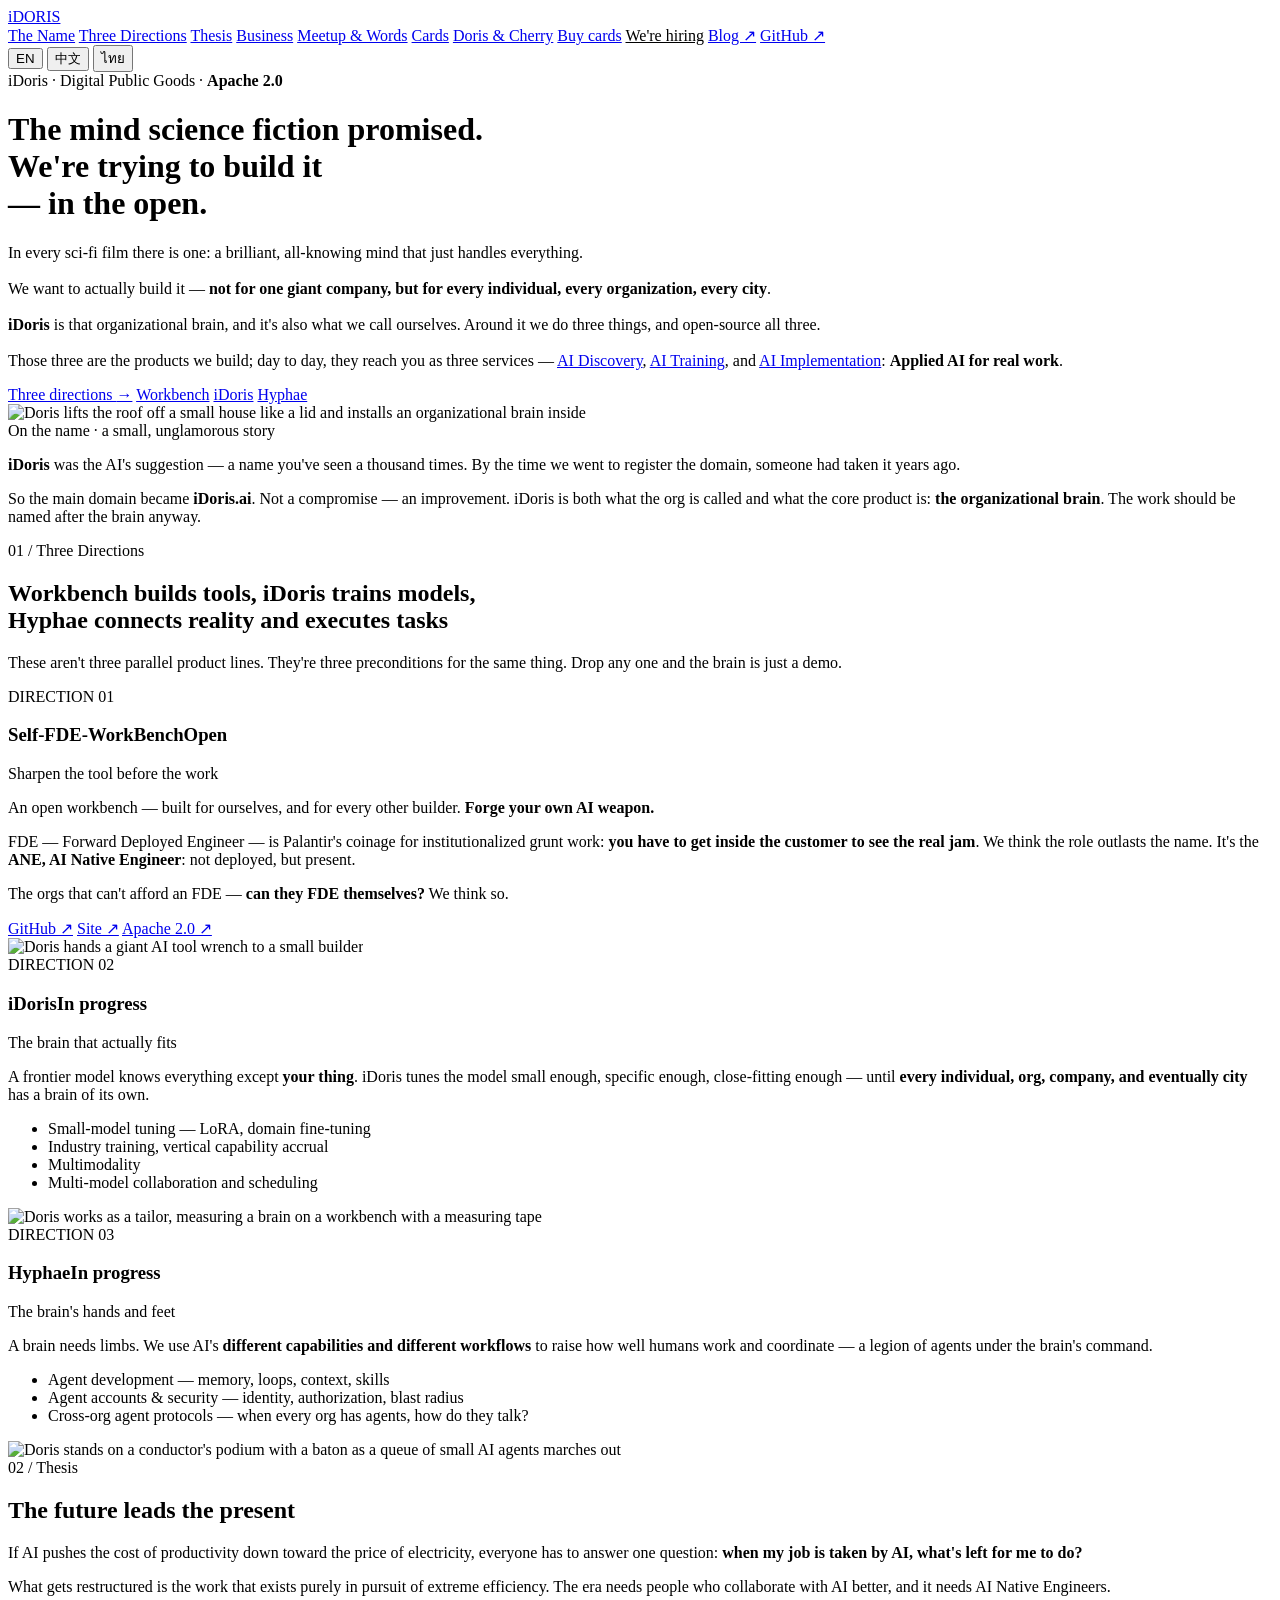
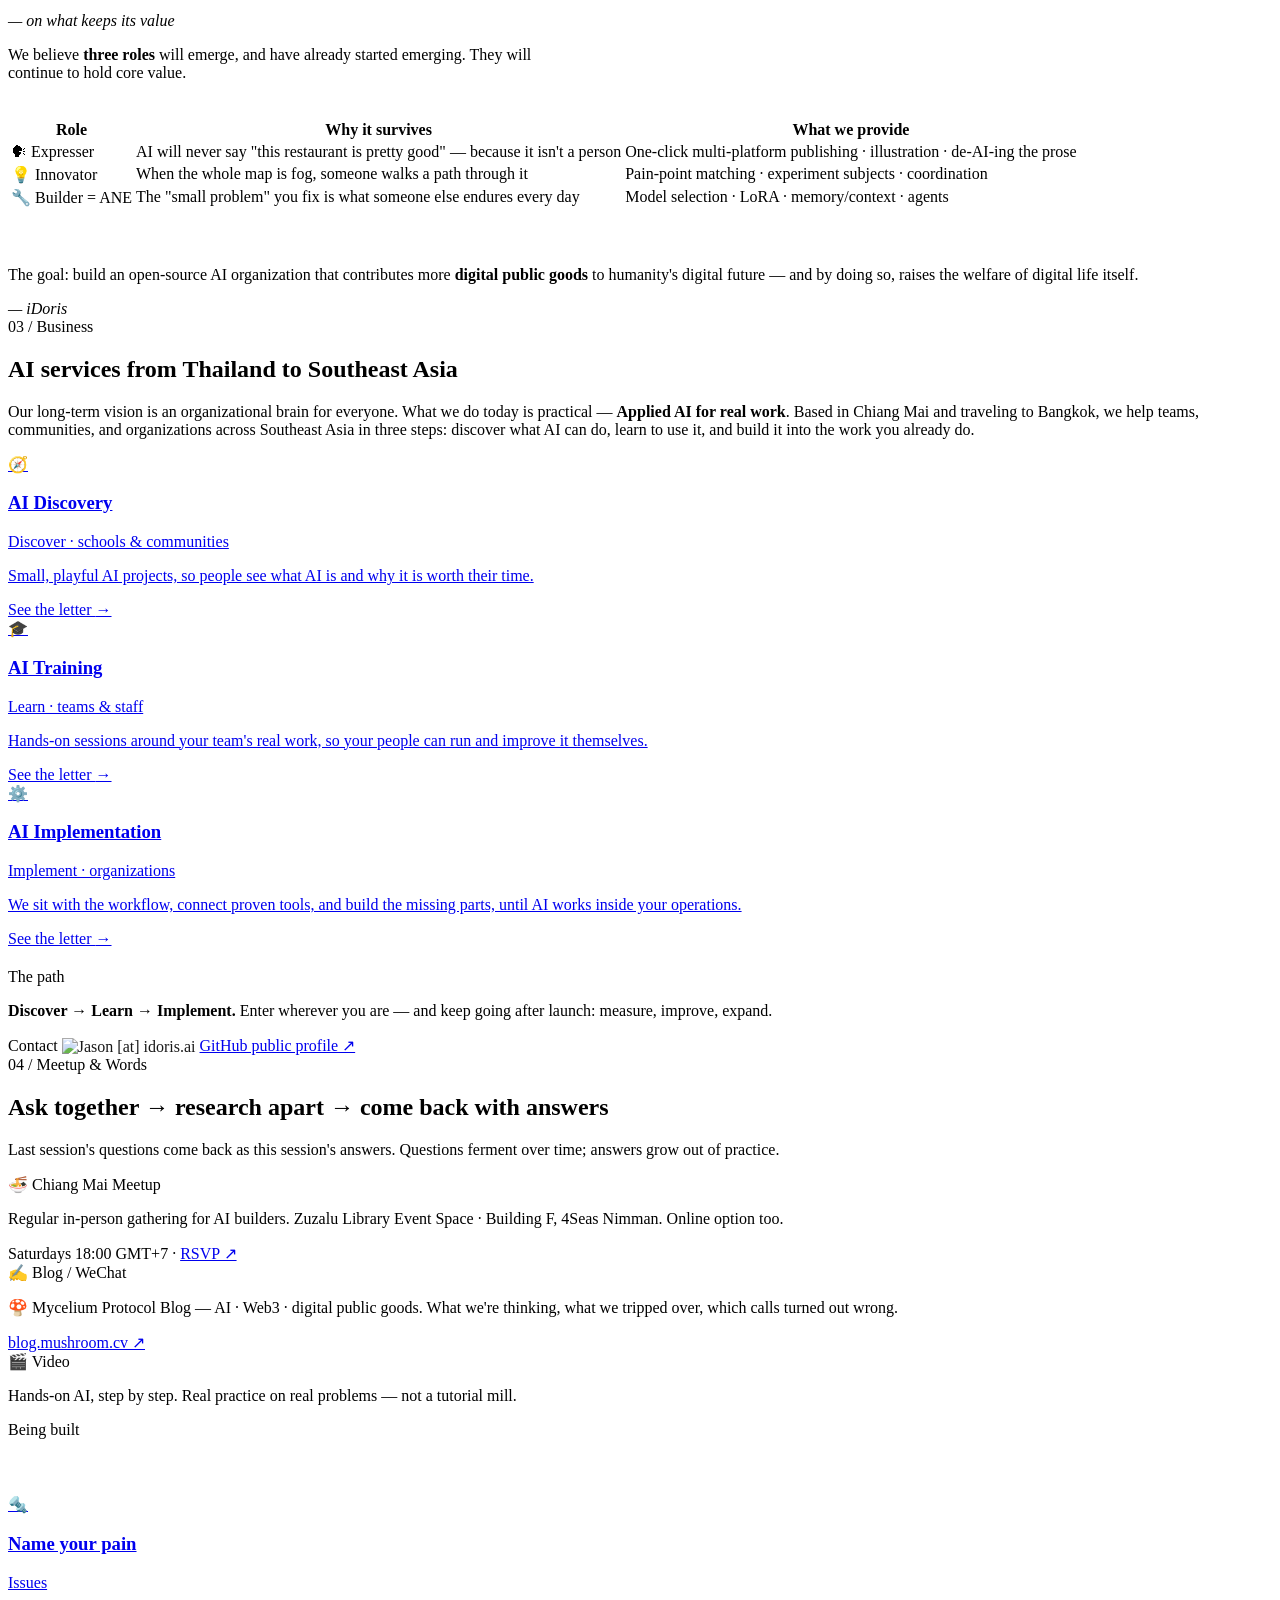
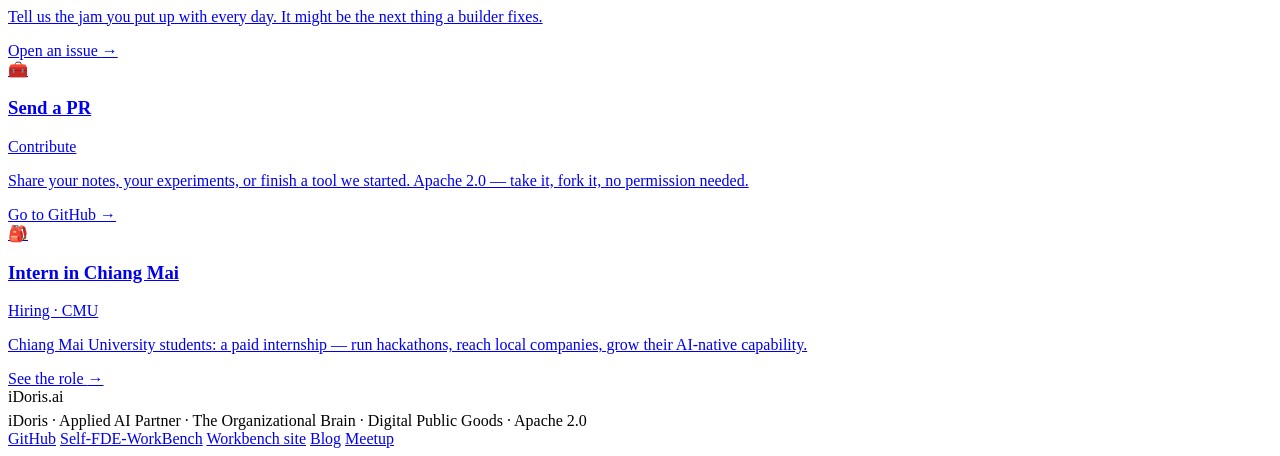
==== commit 8354a06c: "首页 hero 增补一句:三个产品 → 三种服务,服务名链到 /hello 在「围绕它，我们在做三个产品」之后加一句,把产品层(Workbench/iDoris/Hyphae) 和服务层(Discov" ====
--- a/site/index.html
+++ b/site/index.html
@@ -49,13 +49,17 @@
         <h1 class="rise d2" data-zh="科幻片中许诺过的智脑，<br>我们尝试做出来，<br><span class=&quot;glow&quot;>开源。</span>" data-th="สมองอัจฉริยะที่นิยายวิทยาศาสตร์<br>เคยสัญญาไว้ เรากำลังลองสร้างมัน<br><span class=&quot;glow&quot;>แบบโอเพนซอร์ส</span>">
           The mind science fiction promised.<br>We're trying to build it<br><span class="glow">— in the open.</span>
         </h1>
-        <p class="lede rise d3" data-zh="无数科幻片里都有那样一个存在：聪明、漂亮的形象，无所不能的智能大脑，搞定一切。<br><br>我们想把它真的造出来——<b>不是给一家巨头，而是给每一个个体、每一个组织、每一座城市</b>。<br><br><b>iDoris</b> 就是那个组织大脑，也是我们这个开源社区的名字。围绕它，我们在做三个产品。" data-th="ในหนังไซไฟมากมายมักมีสิ่งหนึ่งอยู่เสมอ: ภาพลักษณ์ที่ฉลาดและสวยงาม สมองอัจฉริยะที่ทำได้แทบทุกอย่าง และจัดการทุกอย่างได้<br><br>เราอยากสร้างมันขึ้นมาจริงๆ — <b>ไม่ใช่เพื่อบริษัทยักษ์ใหญ่หนึ่งราย แต่เพื่อทุกคน ทุกองค์กร และทุกเมือง</b><br><br><b>iDoris</b> คือสมององค์กรนั้น และเป็นชื่อของชุมชนโอเพนซอร์สของเรา รอบตัวมัน เรากำลังทำผลิตภัณฑ์สามตัว">
+        <p class="lede rise d3" data-zh="无数科幻片里都有那样一个存在：聪明、漂亮的形象，无所不能的智能大脑，搞定一切。<br><br>我们想把它真的造出来——<b>不是给一家巨头，而是给每一个个体、每一个组织、每一座城市</b>。<br><br><b>iDoris</b> 就是那个组织大脑，也是我们这个开源社区的名字。围绕它，我们在做三个产品。<br><br>这三个是我们在造的产品；落到日常，它们以三种服务的形式交到你手上——<a class=&quot;svc-link&quot; href=&quot;/hello&quot;>AI Discovery（发现）</a>、<a class=&quot;svc-link&quot; href=&quot;/hello&quot;>AI Training（培训）</a>、<a class=&quot;svc-link&quot; href=&quot;/hello&quot;>AI Implementation（落地）</a>，<b>把 AI 用在真实工作里</b>。" data-th="ในหนังไซไฟมากมายมักมีสิ่งหนึ่งอยู่เสมอ: ภาพลักษณ์ที่ฉลาดและสวยงาม สมองอัจฉริยะที่ทำได้แทบทุกอย่าง และจัดการทุกอย่างได้<br><br>เราอยากสร้างมันขึ้นมาจริงๆ — <b>ไม่ใช่เพื่อบริษัทยักษ์ใหญ่หนึ่งราย แต่เพื่อทุกคน ทุกองค์กร และทุกเมือง</b><br><br><b>iDoris</b> คือสมององค์กรนั้น และเป็นชื่อของชุมชนโอเพนซอร์สของเรา รอบตัวมัน เรากำลังทำผลิตภัณฑ์สามตัว<br><br>สามสิ่งนี้คือผลิตภัณฑ์ที่เราสร้าง ในการทำงานจริงมันมาถึงคุณในรูปของบริการสามอย่าง — <a class=&quot;svc-link&quot; href=&quot;/hello&quot;>AI Discovery</a>, <a class=&quot;svc-link&quot; href=&quot;/hello&quot;>AI Training</a> และ <a class=&quot;svc-link&quot; href=&quot;/hello&quot;>AI Implementation</a>: <b>นำ AI มาใช้กับงานจริง</b>">
           In every sci-fi film there is one: a brilliant, all-knowing mind that just
           handles everything.<br><br>
           We want to actually build it — <b>not for one giant company, but for every
           individual, every organization, every city</b>.<br><br>
           <b>iDoris</b> is that organizational brain, and it's also what we call ourselves.
-          Around it we do three things, and open-source all three.
+          Around it we do three things, and open-source all three.<br><br>
+          Those three are the products we build; day to day, they reach you as three
+          services — <a class="svc-link" href="/hello">AI Discovery</a>,
+          <a class="svc-link" href="/hello">AI Training</a>, and
+          <a class="svc-link" href="/hello">AI Implementation</a>: <b>Applied AI for real work</b>.
         </p>
         <div class="hero-actions rise d4">
           <a class="btn primary" href="#directions" data-zh="三个方向 <span>→</span>" data-th="สามทิศทาง <span>→</span>">Three directions <span>→</span></a>
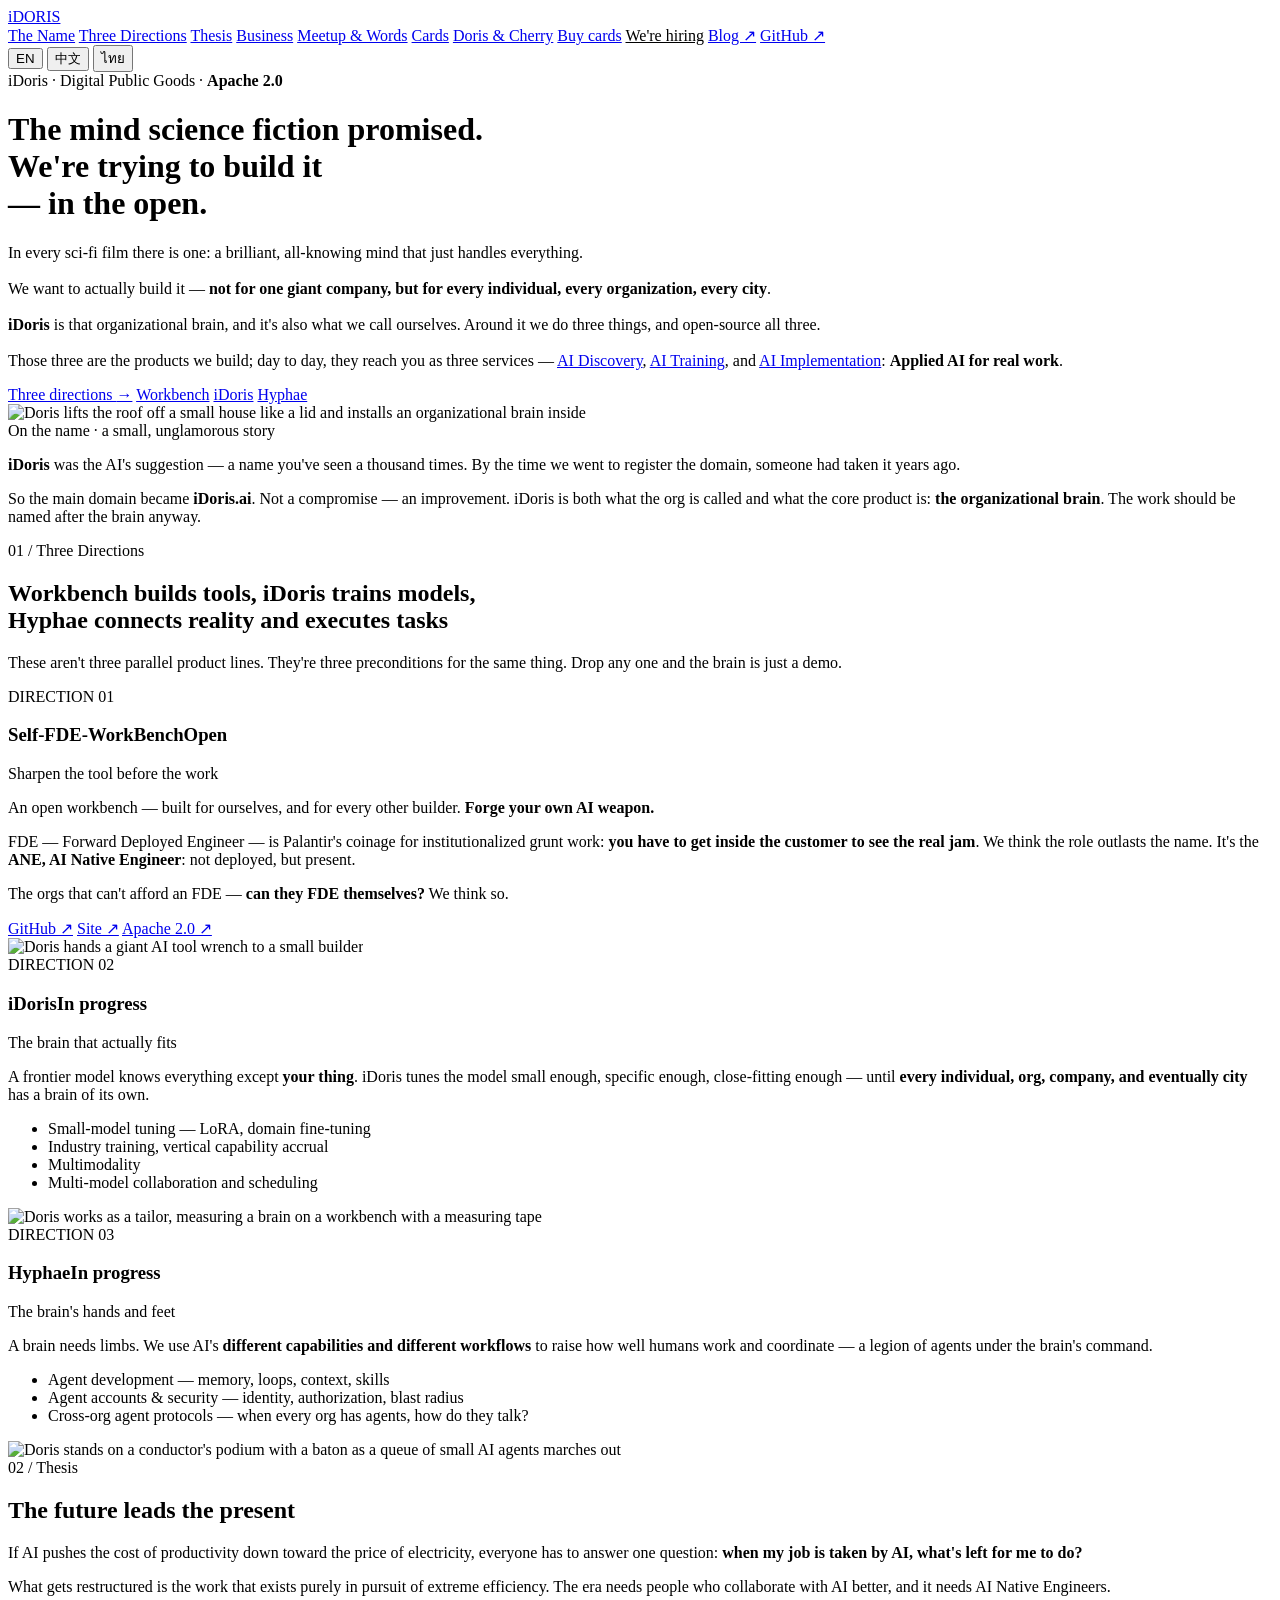
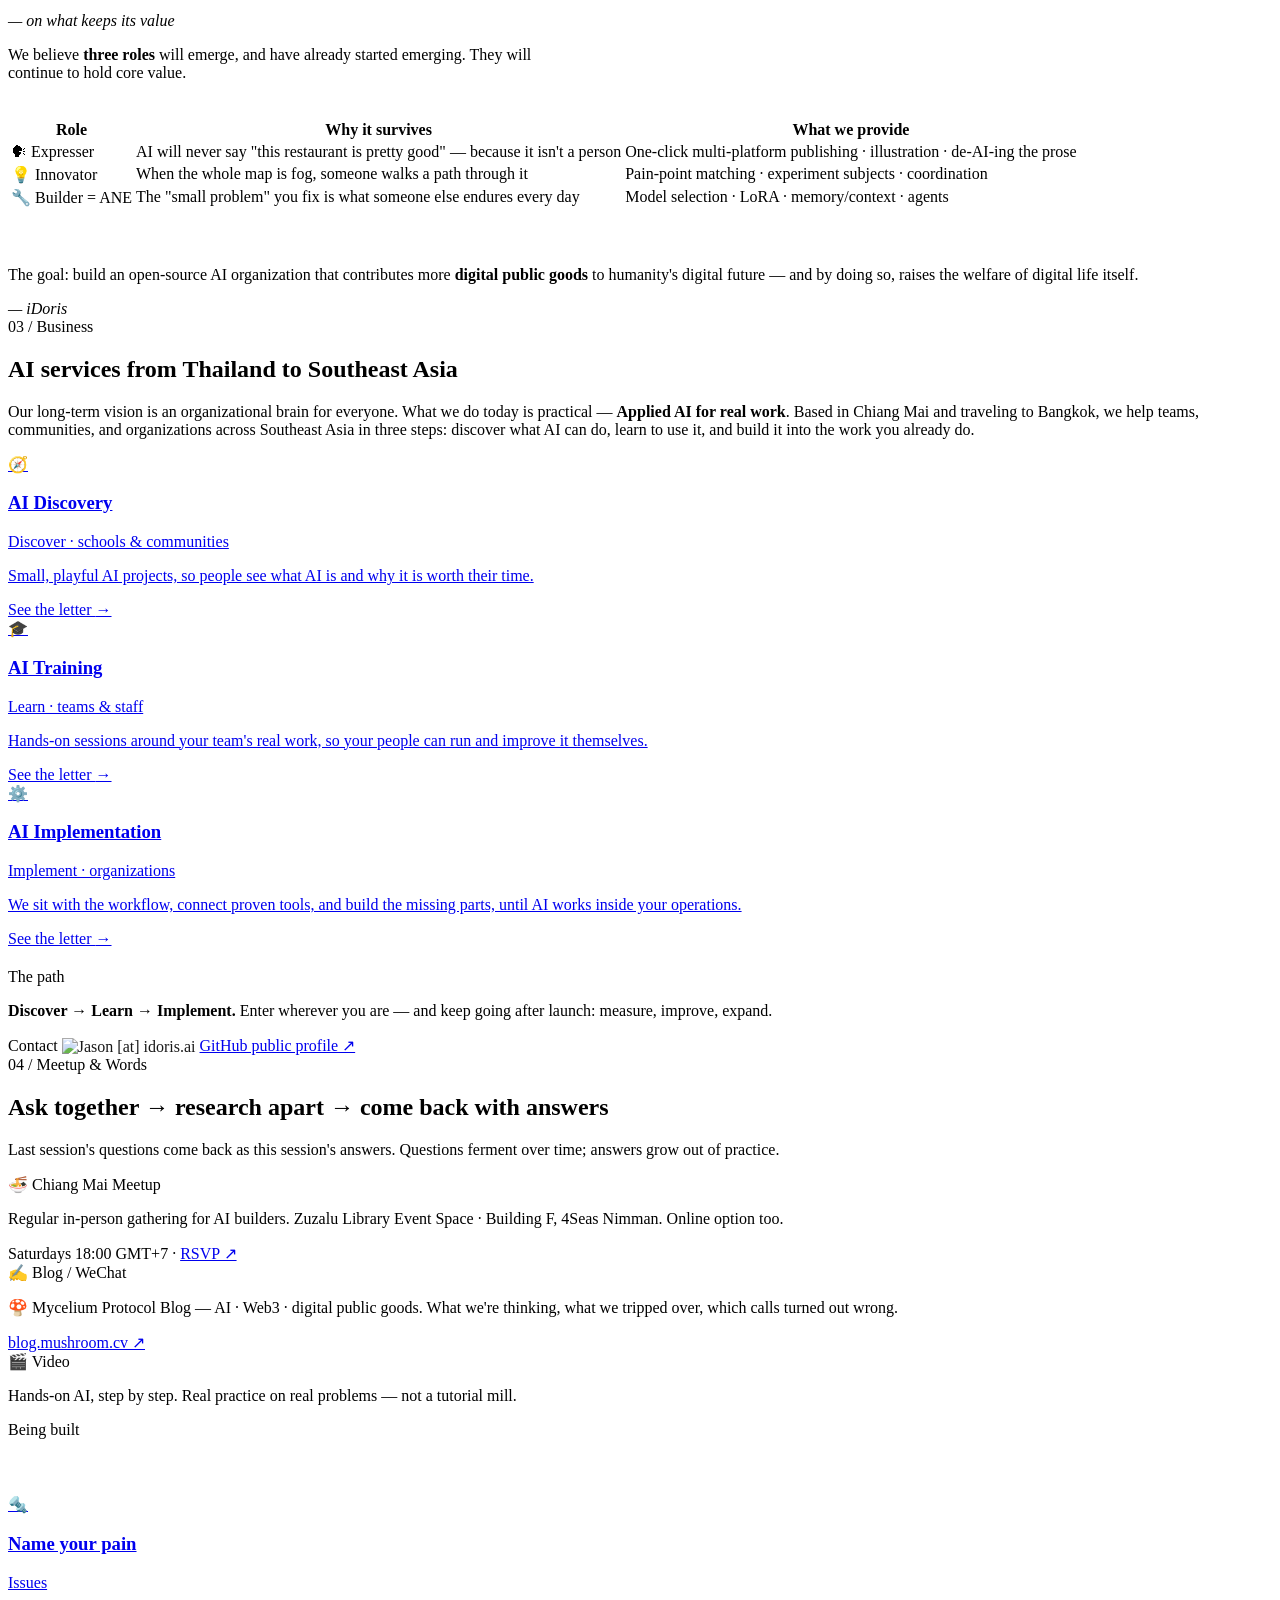
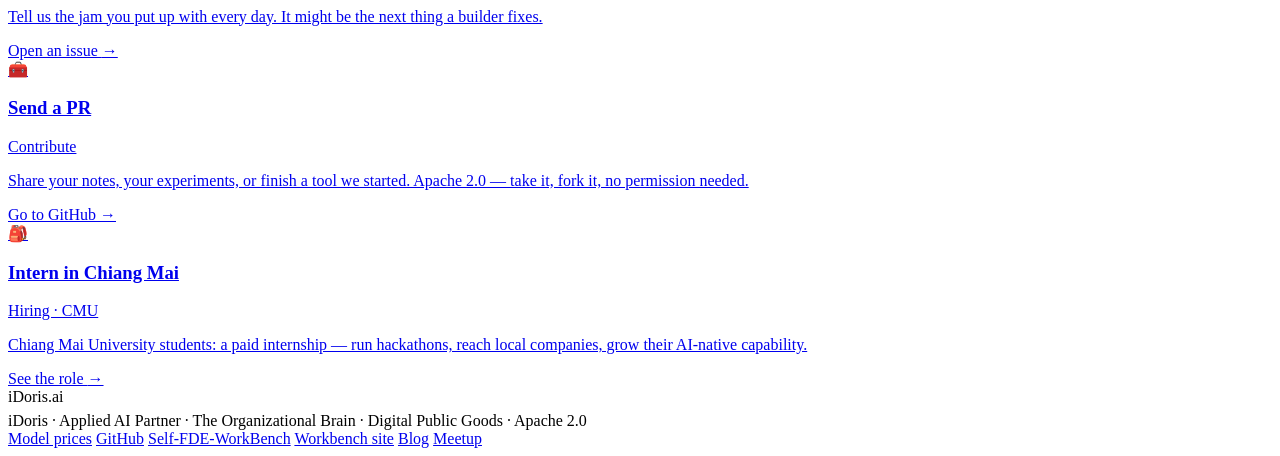
==== commit 883b8064: "新增 /pricing:模型牌价对照页(三语)+ 首页 footer 挂链接 冷邮件里承诺了「回一个模型名,我把同样用量的花费算给你」。这页是那句话的兑现物 —— 发信时直接给链接,收件人自己就能算。" ====
--- a/site/index.html
+++ b/site/index.html
@@ -371,6 +371,7 @@
       <div data-zh="iDoris · 应用 AI 伙伴 · 组织大脑 · 数字公共物品 · Apache 2.0" data-th="iDoris · พาร์ทเนอร์ AI ที่ใช้ได้จริง · สมององค์กร · สาธารณประโยชน์ดิจิทัล · Apache 2.0">iDoris · Applied AI Partner · The Organizational Brain · Digital Public Goods · Apache 2.0</div>
     </div>
     <div class="links">
+      <a href="/pricing" data-zh="模型价格" data-th="ราคาโมเดล">Model prices</a>
       <a href="https://github.com/iDoris-ai">GitHub</a>
       <a href="https://github.com/iDoris-ai/Self-FDE-WorkBench">Self-FDE-WorkBench</a>
       <a href="https://workbench.idoris.ai" data-zh="工作台站点" data-th="เว็บไซต์ Workbench">Workbench site</a>
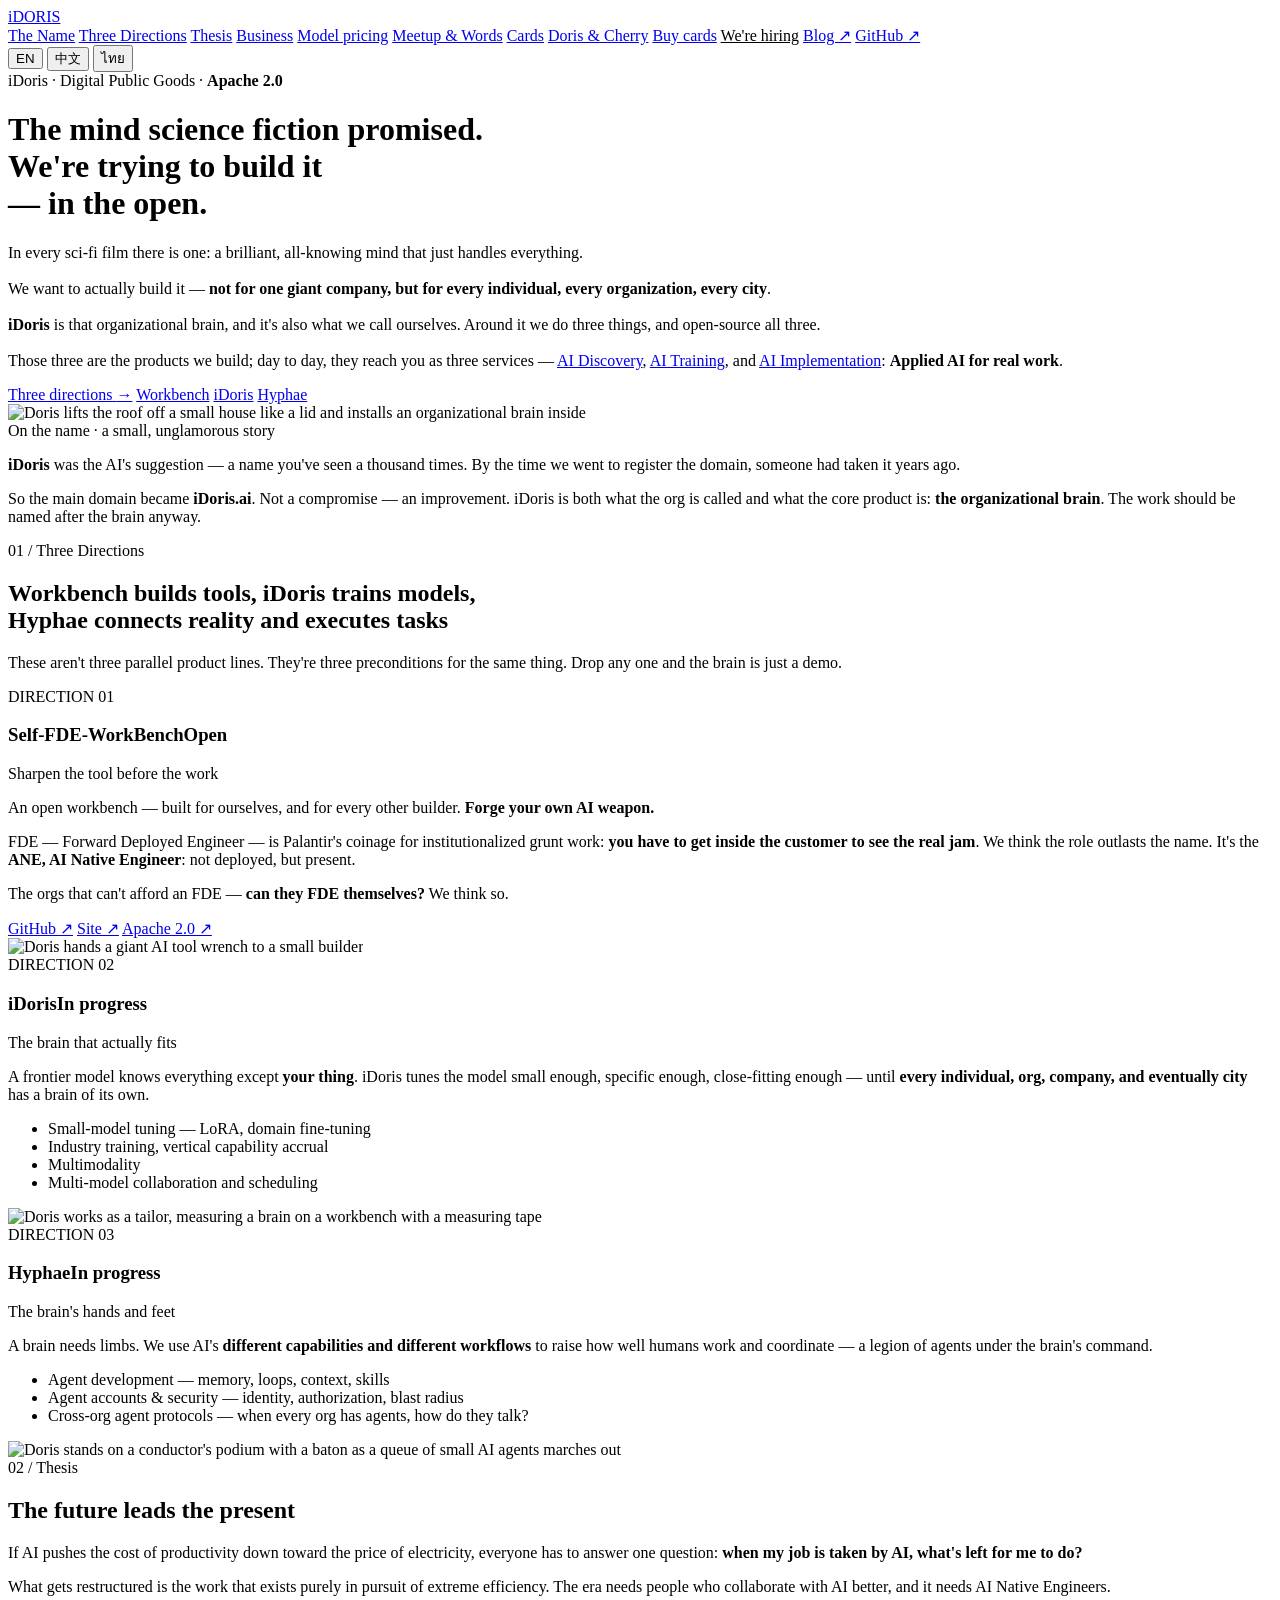
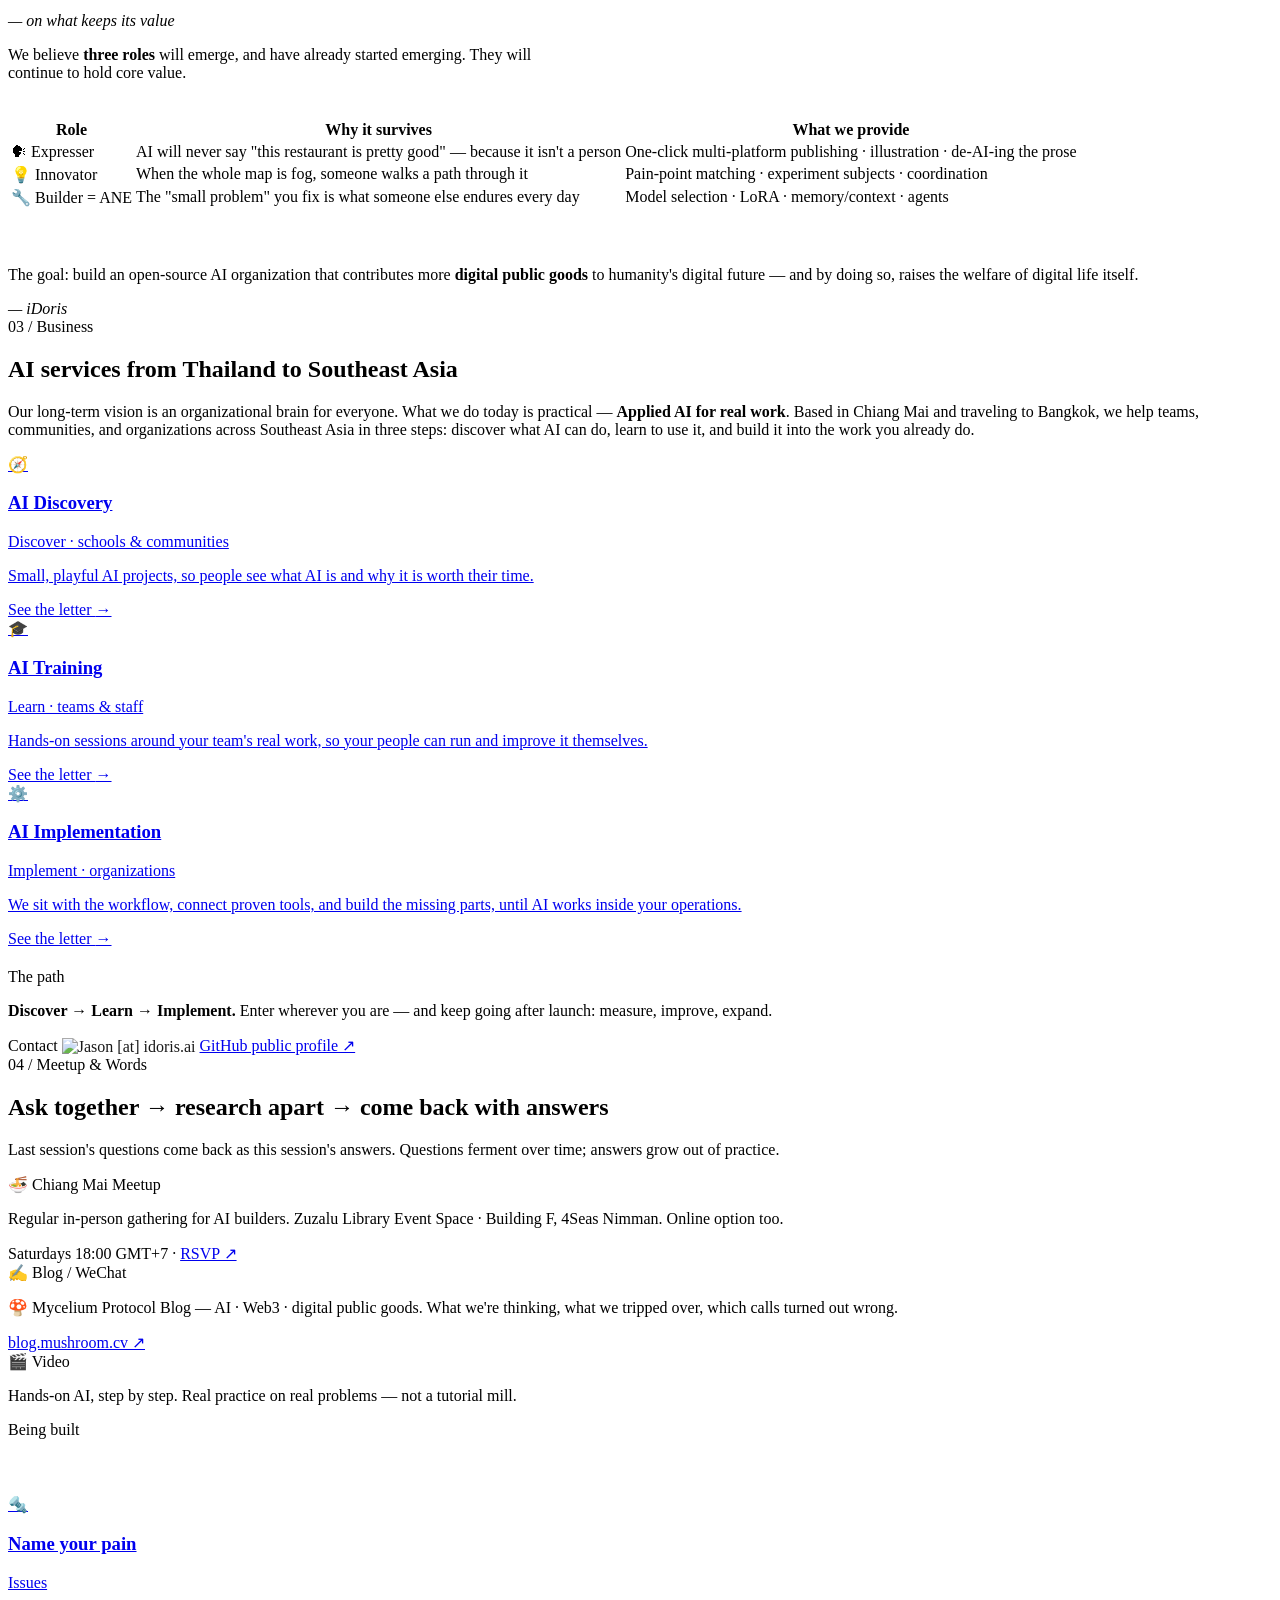
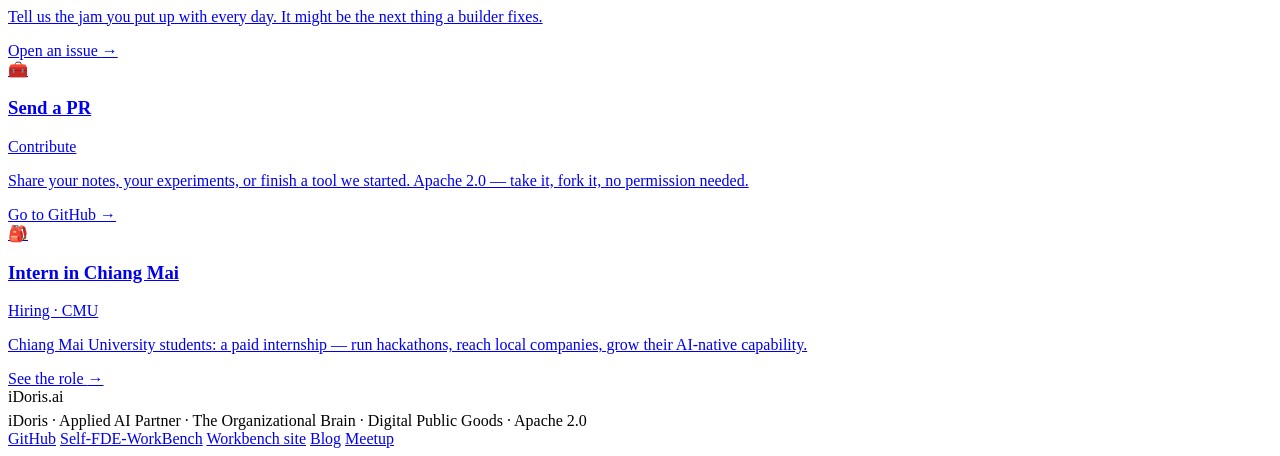
==== commit 857c40b8: "新增 /pricing:美国 vs 中国模型官方定价对比,三语 各家自己公开的价格,每百万 token,美元计,查证于 2026-08-10,每行带来源链接。 页面顶部提示价格会持续变化,底部加了三条" ====
--- a/site/index.html
+++ b/site/index.html
@@ -22,6 +22,7 @@
       <a class="link" href="#directions" data-zh="三个方向" data-th="สามทิศทาง">Three Directions</a>
       <a class="link" href="#thesis" data-zh="信念" data-th="แนวคิด">Thesis</a>
       <a class="link" href="#business" data-zh="商务合作" data-th="ความร่วมมือ">Business</a>
+      <a class="link" href="/pricing" data-zh="模型定价" data-th="ราคาโมเดล">Model pricing</a>
       <a class="link" href="#channels" data-zh="线下与内容" data-th="มีตอัปและบทความ">Meetup &amp; Words</a>
       <a class="link" href="/cards" data-zh="卡片墙" data-th="บัตรทั้งหมด">Cards</a>
       <a class="link" href="/friends" data-zh="我们的 IP" data-th="ตัวละคร">Doris &amp; Cherry</a>
@@ -371,7 +372,6 @@
       <div data-zh="iDoris · 应用 AI 伙伴 · 组织大脑 · 数字公共物品 · Apache 2.0" data-th="iDoris · พาร์ทเนอร์ AI ที่ใช้ได้จริง · สมององค์กร · สาธารณประโยชน์ดิจิทัล · Apache 2.0">iDoris · Applied AI Partner · The Organizational Brain · Digital Public Goods · Apache 2.0</div>
     </div>
     <div class="links">
-      <a href="/pricing" data-zh="模型价格" data-th="ราคาโมเดล">Model prices</a>
       <a href="https://github.com/iDoris-ai">GitHub</a>
       <a href="https://github.com/iDoris-ai/Self-FDE-WorkBench">Self-FDE-WorkBench</a>
       <a href="https://workbench.idoris.ai" data-zh="工作台站点" data-th="เว็บไซต์ Workbench">Workbench site</a>
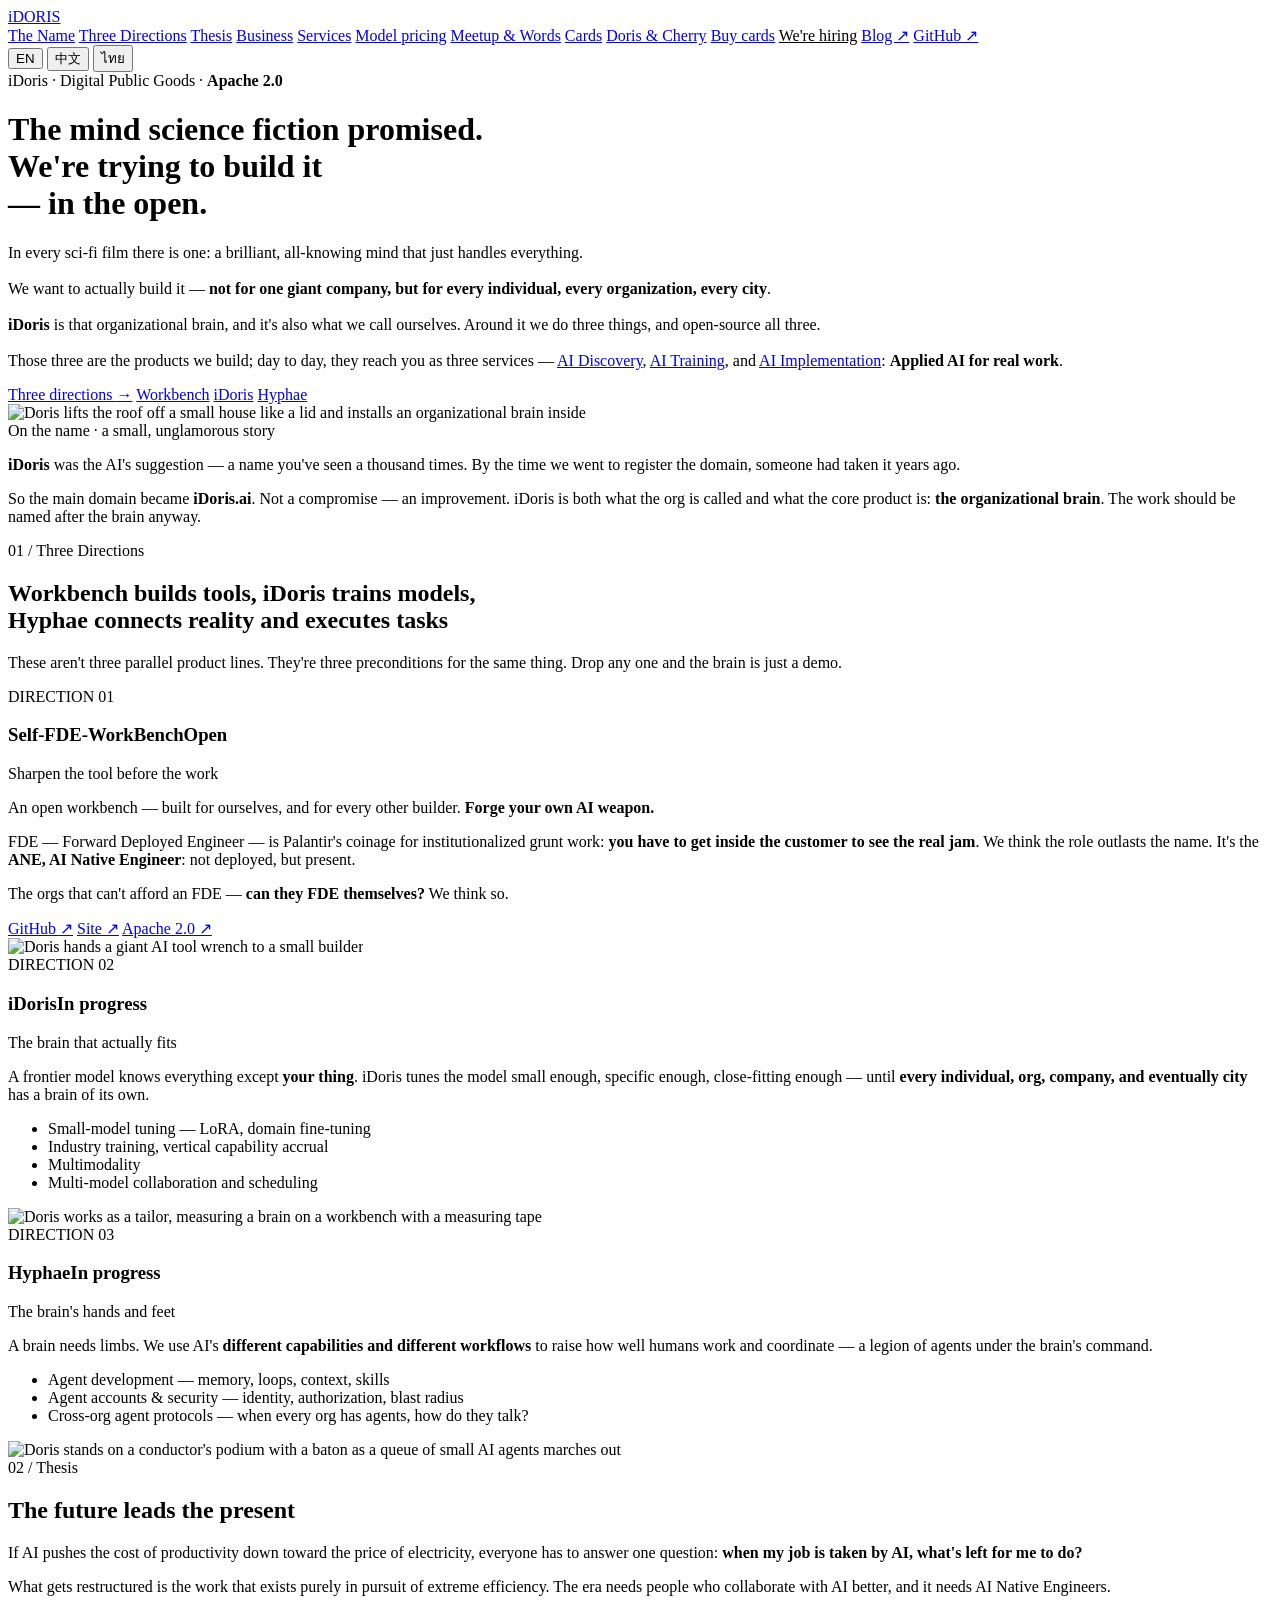
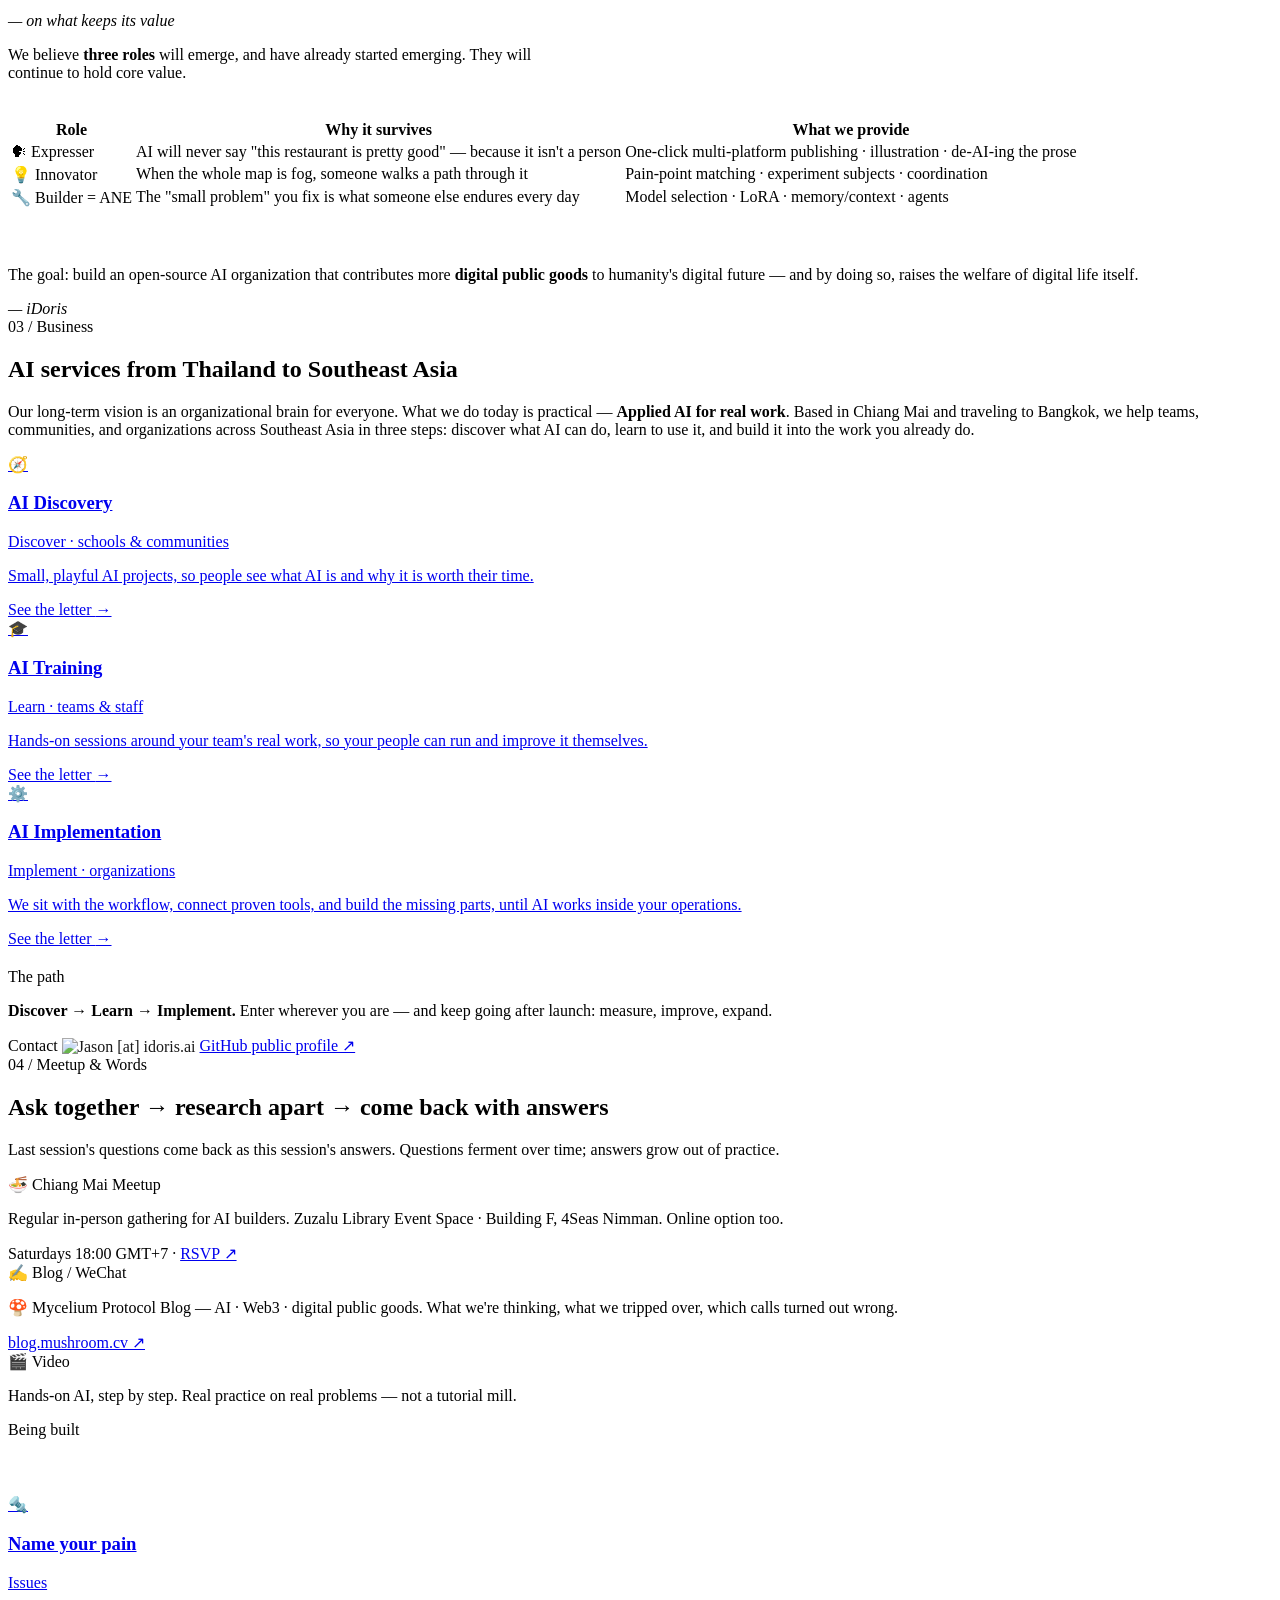
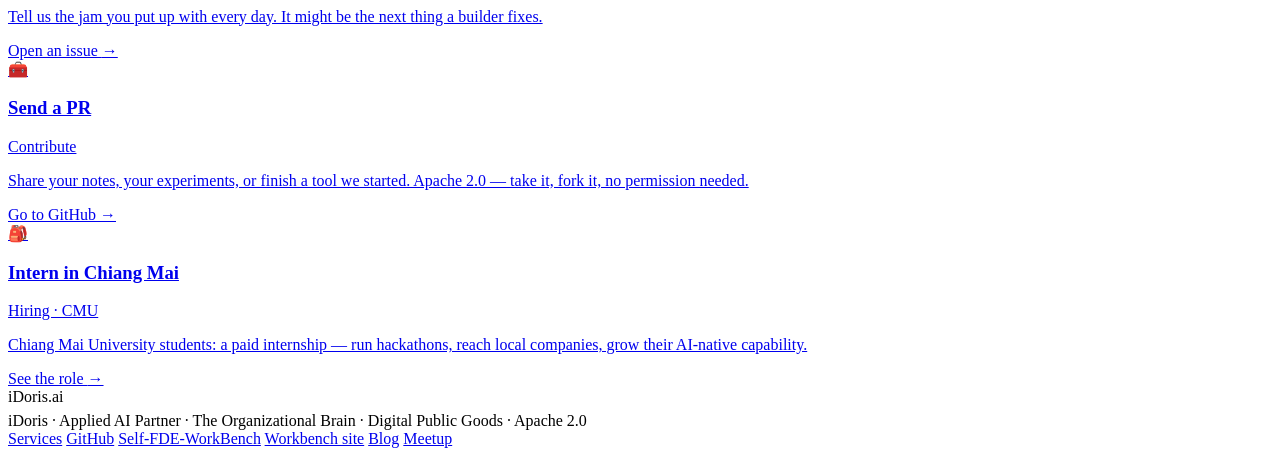
==== commit 9c2d55c4: "T1.4.1:新增 /services 服务与价格页(三语) 四阶段服务 + 泰铢价格区间,内容与 docs/business/services.md 和 pricing.md 保持一致。 那两份是事" ====
--- a/site/index.html
+++ b/site/index.html
@@ -22,6 +22,7 @@
       <a class="link" href="#directions" data-zh="三个方向" data-th="สามทิศทาง">Three Directions</a>
       <a class="link" href="#thesis" data-zh="信念" data-th="แนวคิด">Thesis</a>
       <a class="link" href="#business" data-zh="商务合作" data-th="ความร่วมมือ">Business</a>
+      <a class="link" href="/services" data-zh="服务与价格" data-th="บริการและราคา">Services</a>
       <a class="link" href="/pricing" data-zh="模型定价" data-th="ราคาโมเดล">Model pricing</a>
       <a class="link" href="#channels" data-zh="线下与内容" data-th="มีตอัปและบทความ">Meetup &amp; Words</a>
       <a class="link" href="/cards" data-zh="卡片墙" data-th="บัตรทั้งหมด">Cards</a>
@@ -372,6 +373,7 @@
       <div data-zh="iDoris · 应用 AI 伙伴 · 组织大脑 · 数字公共物品 · Apache 2.0" data-th="iDoris · พาร์ทเนอร์ AI ที่ใช้ได้จริง · สมององค์กร · สาธารณประโยชน์ดิจิทัล · Apache 2.0">iDoris · Applied AI Partner · The Organizational Brain · Digital Public Goods · Apache 2.0</div>
     </div>
     <div class="links">
+      <a href="/services" data-zh="服务与价格" data-th="บริการและราคา">Services</a>
       <a href="https://github.com/iDoris-ai">GitHub</a>
       <a href="https://github.com/iDoris-ai/Self-FDE-WorkBench">Self-FDE-WorkBench</a>
       <a href="https://workbench.idoris.ai" data-zh="工作台站点" data-th="เว็บไซต์ Workbench">Workbench site</a>
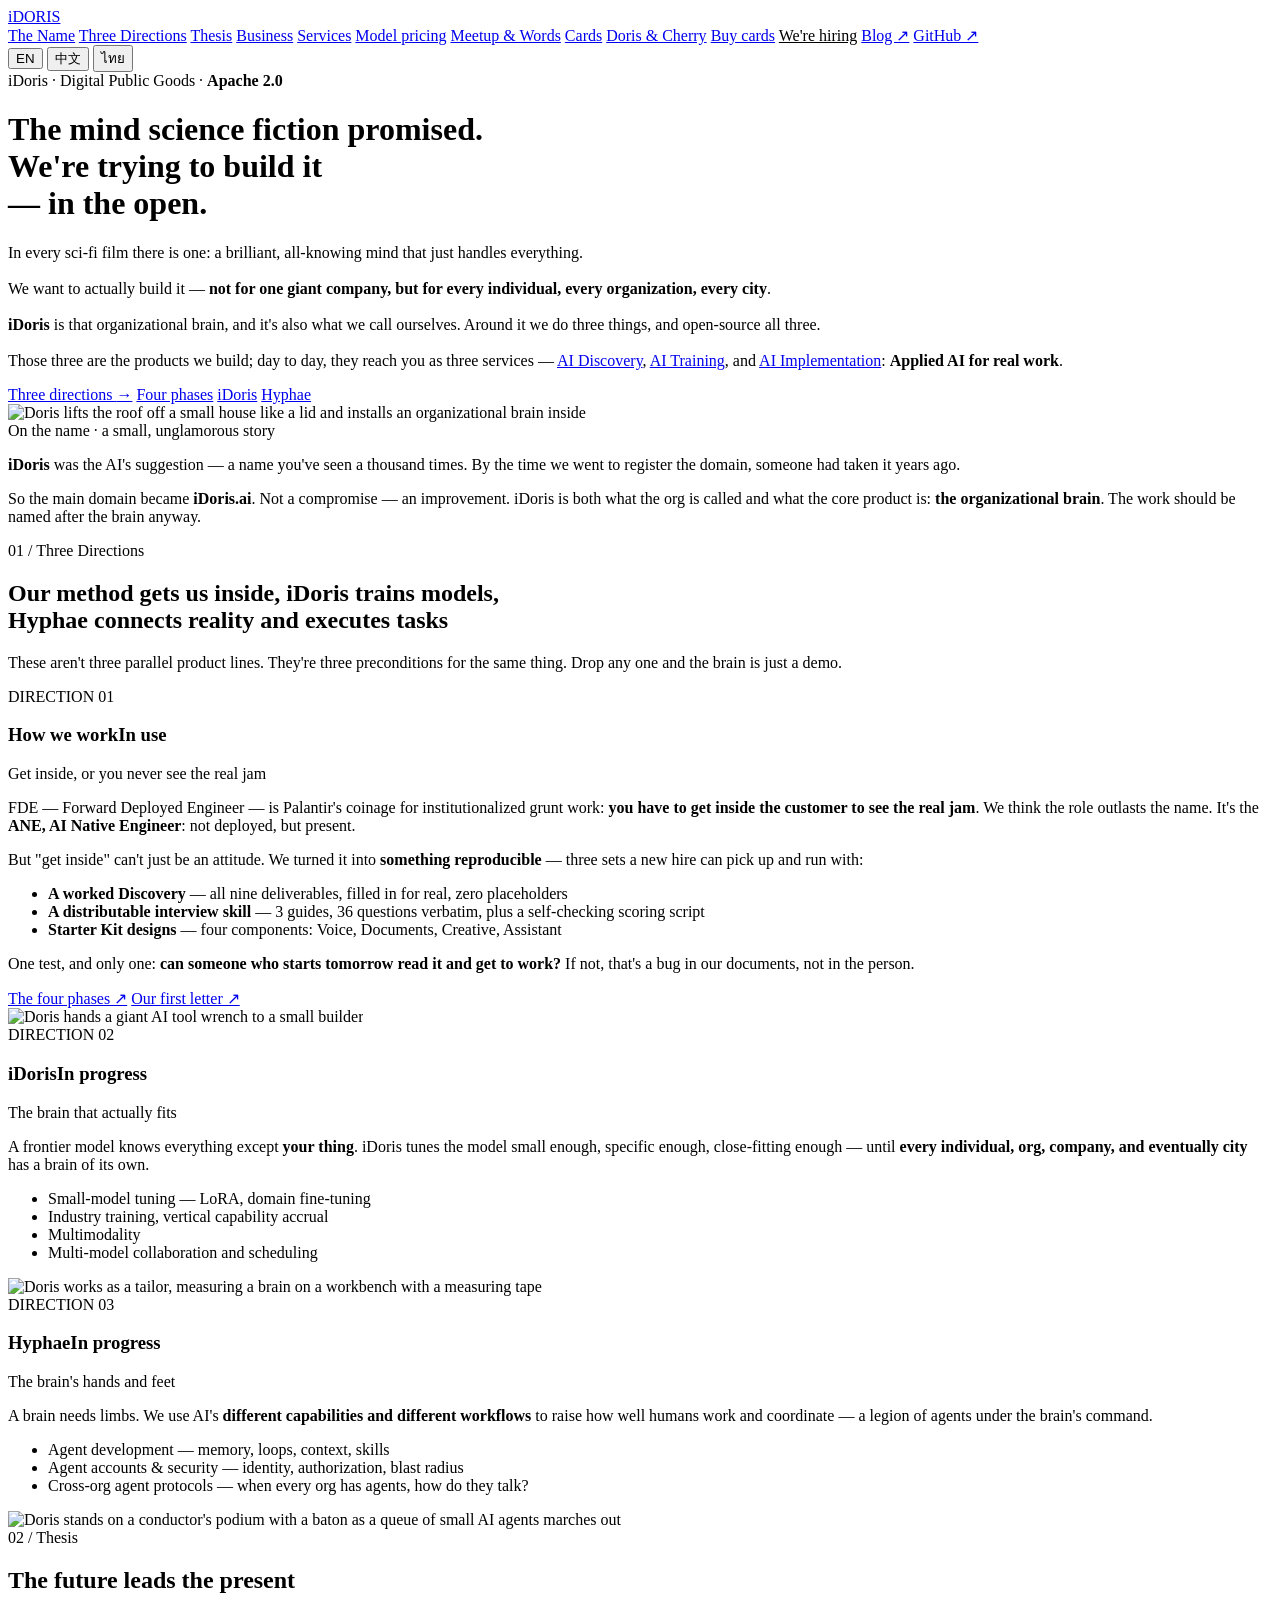
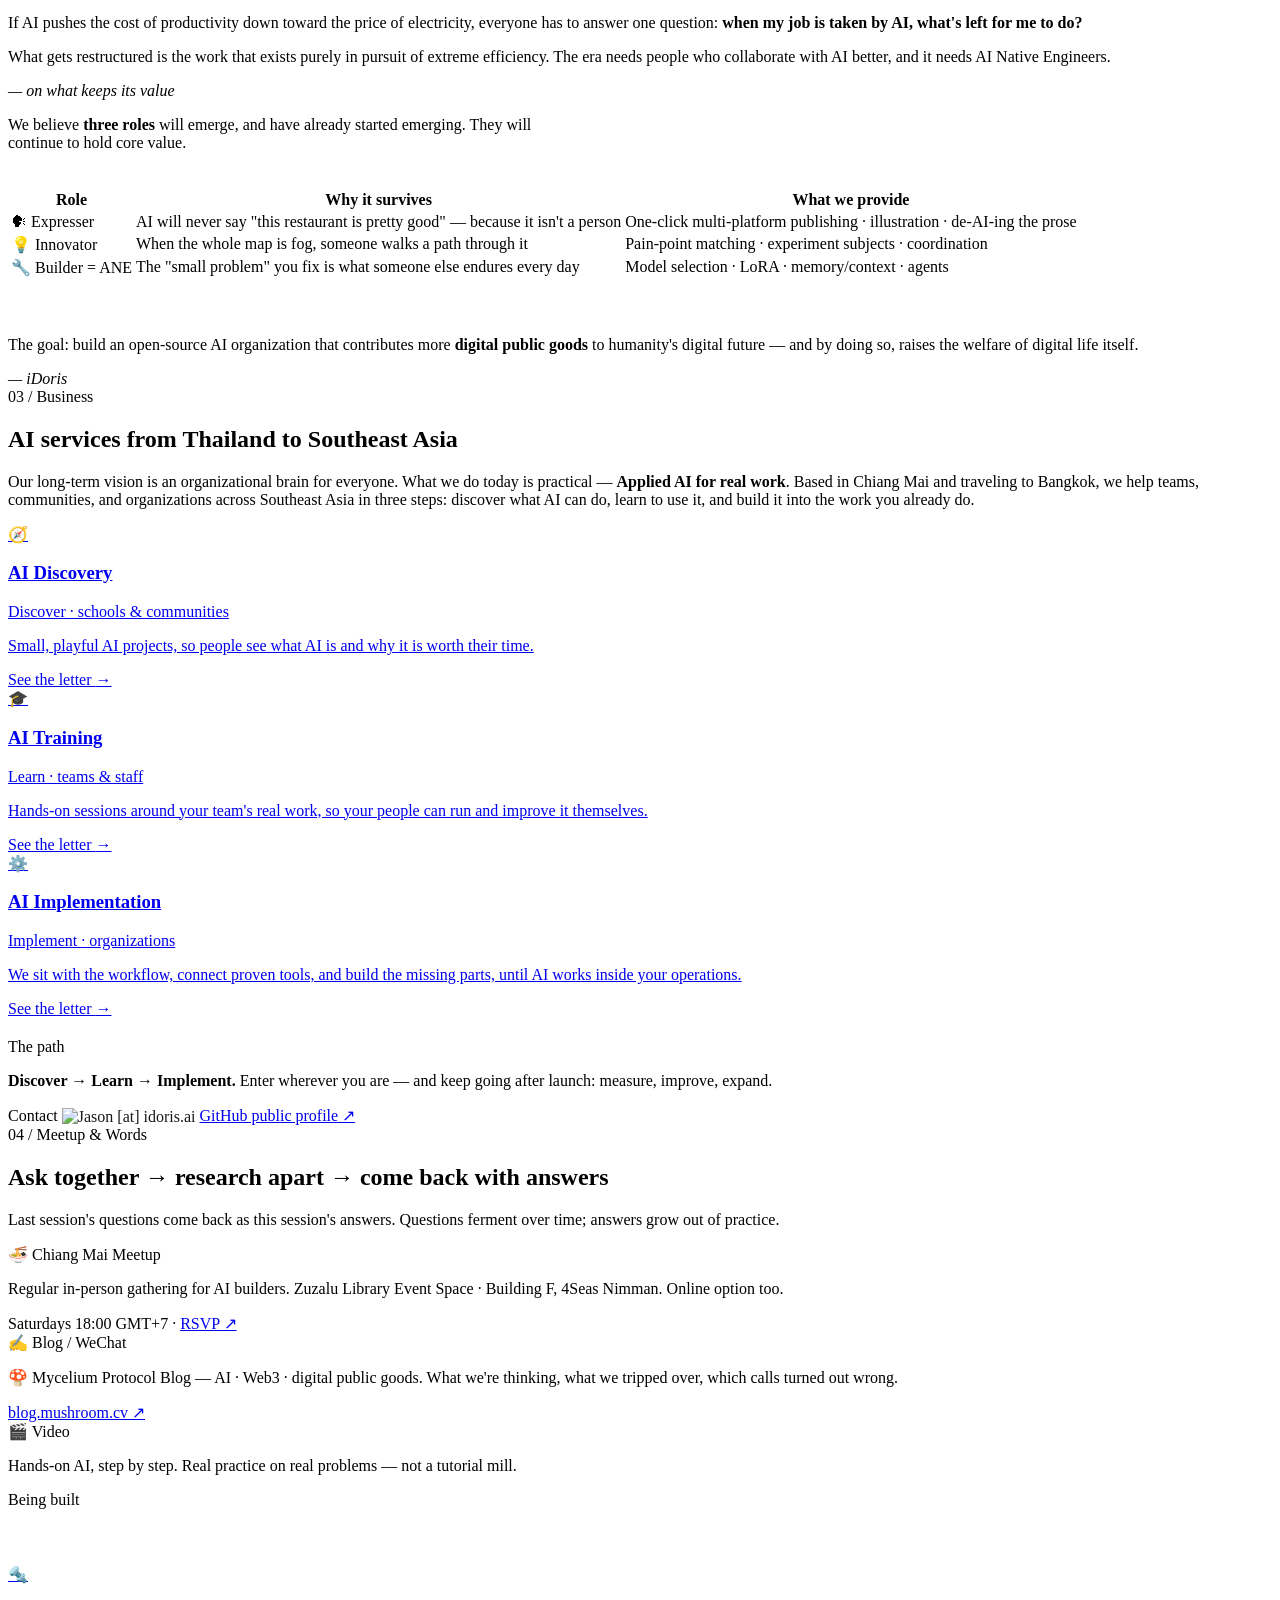
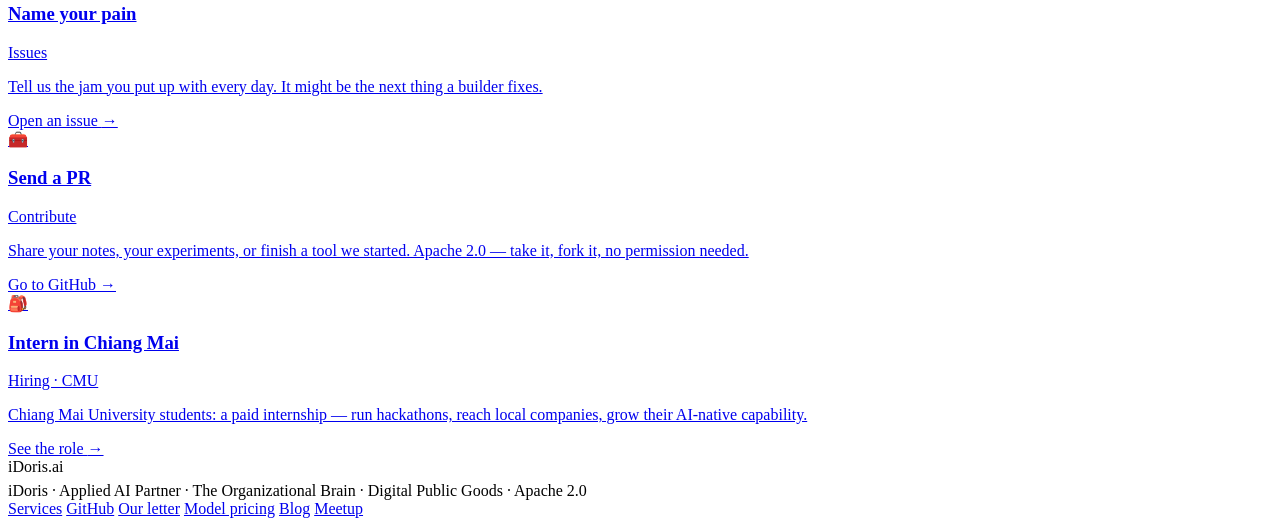
==== commit 73525eb7: "首页:DIRECTION 01 从 Workbench 改成「我们怎么干活」;并给三语加一条判据 ## 站点  Self-FDE-WorkBench 的链接全部移除(导航按钮、GitHub、workb" ====
--- a/site/index.html
+++ b/site/index.html
@@ -6,7 +6,7 @@
 <title data-zh="iDoris — 组织大脑 · 开源组织" data-th="iDoris — สมององค์กร · องค์กรโอเพนซอร์ส">iDoris — The Organizational Brain</title>
 <meta name="description" content="Science fiction always promised a brilliant, all-knowing mind that handles everything. We're building it open source — not for one giant company, but for every individual, every organization, every city." data-zh="科幻片里总有那样一个存在：聪明、漂亮的形象，无所不能的智能大脑，搞定一切。我们把它开源造出来——不是给一家巨头，而是给每一个个体、每一个组织、每一座城市。" data-th="นิยายวิทยาศาสตร์เคยสัญญาถึงภาพลักษณ์ที่ฉลาดและสวยงาม สมองอัจฉริยะที่ทำได้แทบทุกอย่าง และจัดการทุกอย่างได้ เรากำลังสร้างมันแบบโอเพนซอร์ส ไม่ใช่เพื่อบริษัทยักษ์ใหญ่หนึ่งราย แต่เพื่อทุกคน ทุกองค์กร และทุกเมือง">
 <meta property="og:title" content="iDoris — The Organizational Brain">
-<meta property="og:description" content="Science fiction promised a brain. Ours is open source. Three directions: an open workbench for builders, a tailored brain for every org, and an agent legion.">
+<meta property="og:description" content="Science fiction promised a brain. Ours is open source. Three directions: a method that gets us inside real work, a tailored brain for every org, and an agent legion.">
 <meta property="og:type" content="website">
 <meta property="og:url" content="https://idoris.ai">
 <link rel="icon" href="data:image/svg+xml,%3Csvg xmlns='http://www.w3.org/2000/svg' viewBox='0 0 32 32'%3E%3Crect width='32' height='32' fill='%2309090C'/%3E%3Ccircle cx='16' cy='16' r='6' fill='%23FF3B30'/%3E%3C/svg%3E">
@@ -65,7 +65,7 @@
         </p>
         <div class="hero-actions rise d4">
           <a class="btn primary" href="#directions" data-zh="三个方向 <span>→</span>" data-th="สามทิศทาง <span>→</span>">Three directions <span>→</span></a>
-          <a class="btn" href="https://workbench.idoris.ai">Workbench</a>
+          <a class="btn" href="/services" data-zh="四阶段服务" data-th="บริการสี่ระยะ">Four phases</a>
           <a class="btn" href="https://doris.idoris.ai">iDoris</a>
           <a class="btn" href="https://hyphae.idoris.ai">Hyphae</a>
         </div>
@@ -95,36 +95,41 @@
   <div class="wrap">
     <div class="sec-head io">
       <div class="eyebrow" data-zh="01 / 三个方向性产品" data-th="01 / สามทิศทางผลิตภัณฑ์">01 / Three Directions</div>
-      <h2 class="display" data-zh="Workbench 造工具，iDoris 训练模型、<br>Hyphae 连接现实，执行任务" data-th="Workbench สร้างเครื่องมือ, iDoris ฝึกโมเดล<br>Hyphae เชื่อมโลกจริงและทำภารกิจ">Workbench builds tools, iDoris trains models,<br>Hyphae connects reality and executes tasks</h2>
+      <h2 class="display" data-zh="方法论让我们进得去，iDoris 训练模型、<br>Hyphae 连接现实，执行任务" data-th="วิธีทำงานพาเราเข้าไปถึงหน้างาน, iDoris ฝึกโมเดล<br>Hyphae เชื่อมโลกจริงและทำภารกิจ">Our method gets us inside, iDoris trains models,<br>Hyphae connects reality and executes tasks</h2>
       <p data-zh="它们不是三条并行的产品线，是同一件事的三个必要条件。缺一个，那个大脑就只是个演示。" data-th="นี่ไม่ใช่ไลน์ผลิตภัณฑ์สามเส้นที่แยกกัน แต่เป็นเงื่อนไขจำเป็นสามอย่างของเรื่องเดียวกัน ขาดอย่างใดอย่างหนึ่ง สมองนั้นก็เป็นเพียงเดโม">
         These aren't three parallel product lines. They're three preconditions for the
         same thing. Drop any one and the brain is just a demo.
       </p>
     </div>
 
-    <!-- ── 1. Self-FDE-WorkBench ── -->
+    <!-- ── 1. 方法论:我们怎么干活 ── -->
     <div class="prod io">
       <div class="prod-text">
         <span class="n">DIRECTION 01</span>
-        <h3 class="display" data-zh="Self-FDE-WorkBench<span class=&quot;chip live&quot;>开源中</span>" data-th="Self-FDE-WorkBench<span class=&quot;chip live&quot;>โอเพนซอร์ส</span>">Self-FDE-WorkBench<span class="chip live">Open</span></h3>
-        <div class="tagline" data-zh="工欲善其事，必先利其器" data-th="ลับเครื่องมือก่อนลงมือทำงาน">Sharpen the tool before the work</div>
-        <p data-zh="一个为自己、也为其他 builder 提供的开源工作台。<b>打造你自己的 AI 利器。</b>" data-th="เวิร์กเบนช์โอเพนซอร์สที่สร้างให้เราเองและให้ builder คนอื่นๆ <b>สร้างเครื่องมือ AI ของคุณเอง</b>">
-          An open workbench — built for ourselves, and for every other builder.
-          <b>Forge your own AI weapon.</b>
-        </p>
+        <h3 class="display" data-zh="我们怎么干活<span class=&quot;chip live&quot;>在用</span>" data-th="เราทำงานอย่างไร<span class=&quot;chip live&quot;>ใช้งานจริง</span>">How we work<span class="chip live">In use</span></h3>
+        <div class="tagline" data-zh="到现场，才看得见真实的卡点" data-th="ต้องเข้าไปในหน้างาน จึงจะเห็นจุดติดขัดจริง">Get inside, or you never see the real jam</div>
         <p data-zh="FDE（Forward Deployed Engineer）是 Palantir 的发明，本质是把苦活脏活累活制度化：<b>你必须到客户现场，才能看见真实的卡点</b>。我们认为这个角色会长期存在，久到不该再叫 FDE——它是 <b>ANE，AI Native Engineer</b>：不驻场，但在场。" data-th="FDE หรือ Forward Deployed Engineer เป็นคำที่ Palantir ทำให้แพร่หลาย แก่นของมันคือการทำให้งานยาก งานสกปรก และงานหนักกลายเป็นระบบ: <b>คุณต้องเข้าไปอยู่ในบริบทของลูกค้า จึงจะเห็นจุดติดขัดจริง</b> เราคิดว่าบทบาทนี้จะอยู่ไปอีกนาน จนไม่ควรเรียกว่า FDE แล้ว แต่คือ <b>ANE, AI Native Engineer</b>: ไม่ได้ประจำไซต์ แต่ยังอยู่ในงานจริง">
           FDE — Forward Deployed Engineer — is Palantir's coinage for institutionalized
           grunt work: <b>you have to get inside the customer to see the real jam</b>.
           We think the role outlasts the name. It's the <b>ANE, AI Native Engineer</b>:
           not deployed, but present.
         </p>
-        <p data-zh="雇不起 FDE 的组织，<b>能不能自己 FDE？</b>我们觉得可以。" data-th="องค์กรที่จ้าง FDE ไม่ไหว <b>จะทำ FDE ด้วยตัวเองได้ไหม?</b> เราคิดว่าได้">
-          The orgs that can't afford an FDE — <b>can they FDE themselves?</b> We think so.
+        <p data-zh="但「到现场」不能只是一句态度。我们把它做成了<b>可复制的东西</b>——三套成品，新人拿着就能上岗：" data-th="แต่ &quot;การเข้าไปในหน้างาน&quot; ต้องไม่ใช่แค่ทัศนคติ เราจึงทำให้มันเป็น<b>สิ่งที่ทำซ้ำได้</b> สามชุดที่พนักงานใหม่หยิบไปใช้ได้ทันที:">
+          But "get inside" can't just be an attitude. We turned it into
+          <b>something reproducible</b> — three sets a new hire can pick up and run with:
+        </p>
+        <ul>
+          <li data-zh="<b>Discovery 完整样例</b> —— 一整套九项交付物，全部填实，没有一个占位符" data-th="<b>ตัวอย่าง Discovery ฉบับเต็ม</b> — ส่งมอบครบเก้ารายการ กรอกจริงทั้งหมด ไม่มีช่องว่าง"><b>A worked Discovery</b> — all nine deliverables, filled in for real, zero placeholders</li>
+          <li data-zh="<b>可分发的访谈 Skill</b> —— 3 套清单、36 个问题的原话，加一个带自检的评分脚本" data-th="<b>Skill สัมภาษณ์ที่แจกจ่ายได้</b> — 3 ชุด 36 คำถามแบบคำต่อคำ พร้อมสคริปต์ให้คะแนนที่ตรวจสอบตัวเองได้"><b>A distributable interview skill</b> — 3 guides, 36 questions verbatim, plus a self-checking scoring script</li>
+          <li data-zh="<b>Starter Kit 设计</b> —— 四个组件：Voice、Documents、Creative、Assistant" data-th="<b>การออกแบบ Starter Kit</b> — สี่องค์ประกอบ: Voice, Documents, Creative, Assistant"><b>Starter Kit designs</b> — four components: Voice, Documents, Creative, Assistant</li>
+        </ul>
+        <p data-zh="判定标准只有一条：<b>一个明天入职的人，读完能不能直接上岗。</b>做不到就是我们文档的问题，不是人的问题。" data-th="เกณฑ์ตัดสินมีข้อเดียว: <b>คนที่เริ่มงานพรุ่งนี้ อ่านจบแล้วลงมือได้เลยหรือไม่</b> ถ้าไม่ได้ นั่นคือปัญหาของเอกสารเรา ไม่ใช่ของคน">
+          One test, and only one: <b>can someone who starts tomorrow read it and get to
+          work?</b> If not, that's a bug in our documents, not in the person.
         </p>
         <div class="prod-links">
-          <a href="https://github.com/iDoris-ai/Self-FDE-WorkBench">GitHub ↗</a>
-          <a href="https://workbench.idoris.ai" data-zh="站点 ↗" data-th="เว็บไซต์ ↗">Site ↗</a>
-          <a href="https://github.com/iDoris-ai/Self-FDE-WorkBench/blob/main/LICENSE">Apache 2.0 ↗</a>
+          <a href="/services" data-zh="四阶段服务与价格 ↗" data-th="บริการสี่ระยะและราคา ↗">The four phases ↗</a>
+          <a href="/hello" data-zh="我们发出的第一封信 ↗" data-th="จดหมายฉบับแรกที่เราส่ง ↗">Our first letter ↗</a>
         </div>
       </div>
       <div class="prod-art">
@@ -339,7 +344,7 @@
     </div>
 
     <div class="grid-3 io" style="margin-top:56px">
-      <a class="card" href="https://github.com/iDoris-ai/Self-FDE-WorkBench/issues">
+      <a class="card" href="https://github.com/iDoris-ai/iDoris-website/issues">
         <span class="icon">🔩</span>
         <h3 class="display" data-zh="说出你的痛点" data-th="บอก pain point ของคุณ">Name your pain</h3>
         <div class="sub" data-zh="Issues" data-th="Issues">Issues</div>
@@ -375,8 +380,8 @@
     <div class="links">
       <a href="/services" data-zh="服务与价格" data-th="บริการและราคา">Services</a>
       <a href="https://github.com/iDoris-ai">GitHub</a>
-      <a href="https://github.com/iDoris-ai/Self-FDE-WorkBench">Self-FDE-WorkBench</a>
-      <a href="https://workbench.idoris.ai" data-zh="工作台站点" data-th="เว็บไซต์ Workbench">Workbench site</a>
+      <a href="/hello" data-zh="我们发出的信" data-th="จดหมายที่เราส่ง">Our letter</a>
+      <a href="/pricing" data-zh="模型牌价" data-th="ราคาโมเดล">Model pricing</a>
       <a href="https://blog.mushroom.cv">Blog</a>
       <a href="https://app.sola.day/event/detail/19717">Meetup</a>
     </div>
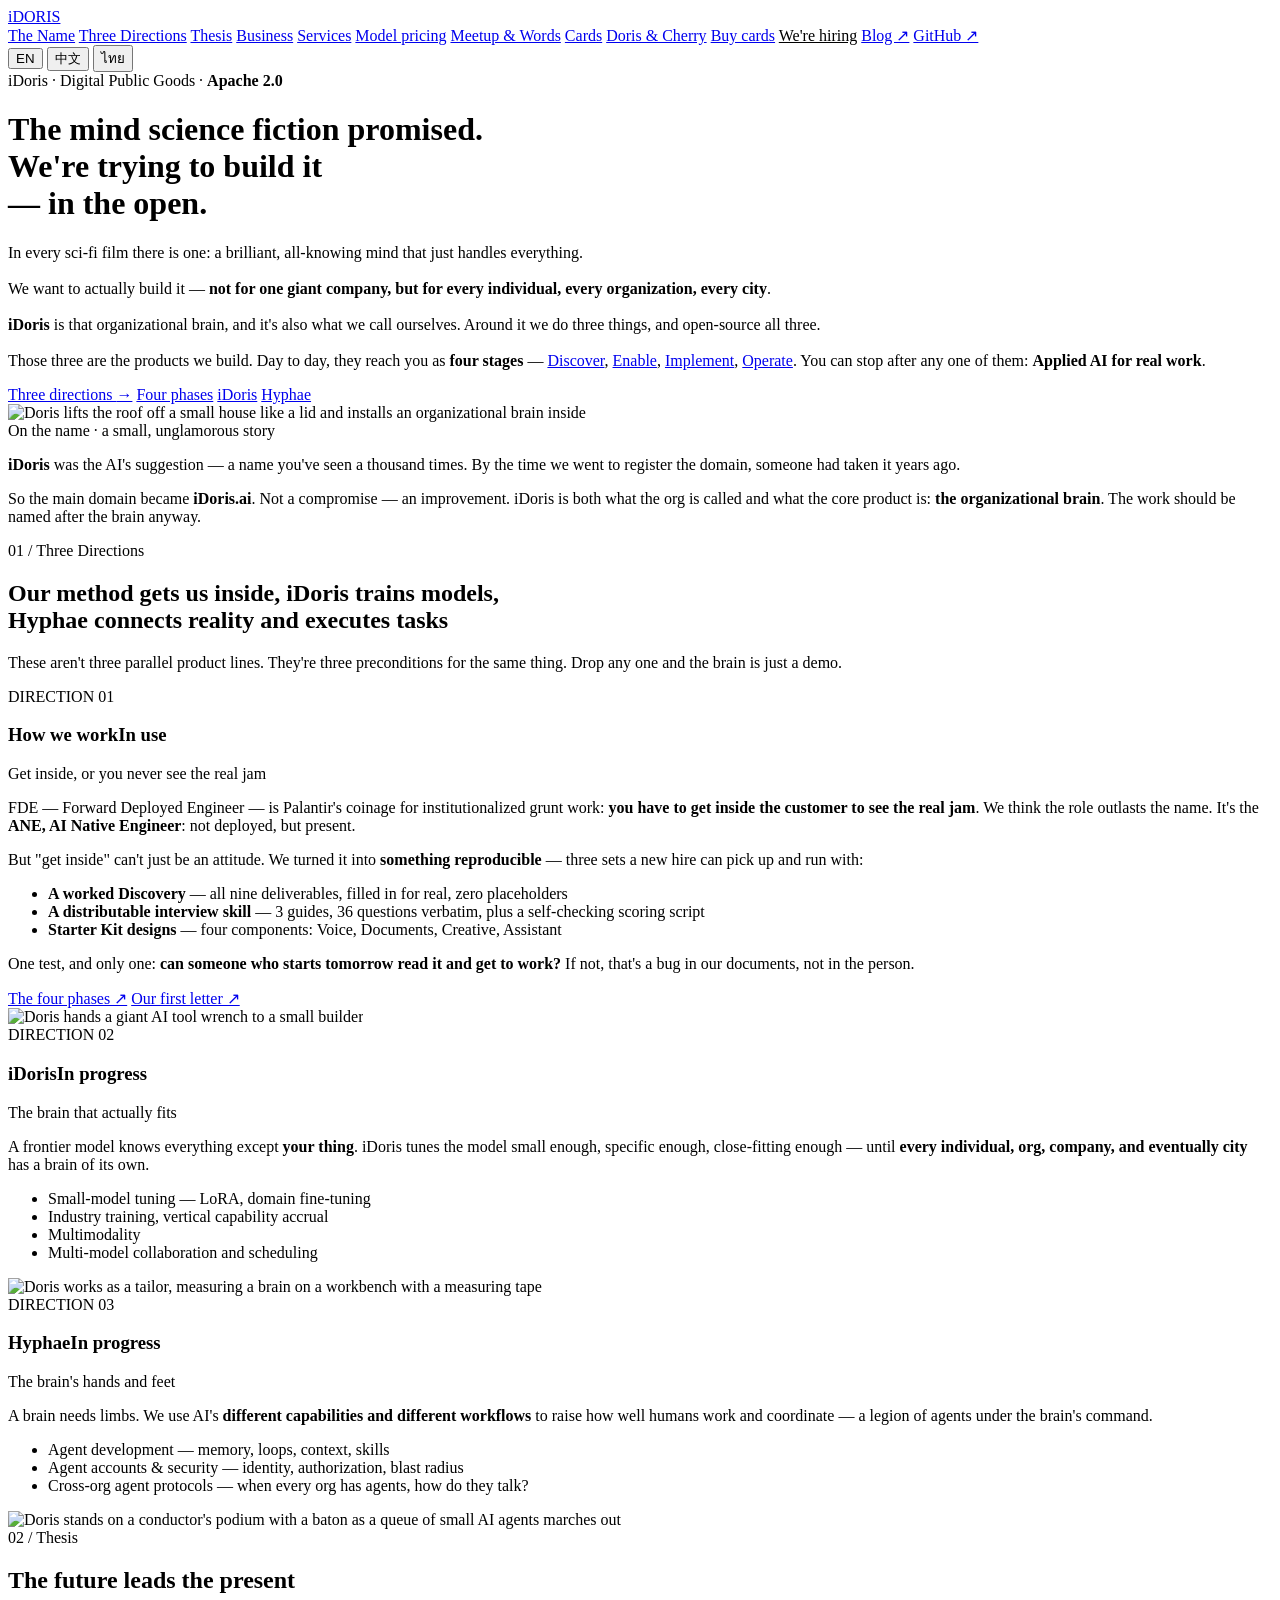
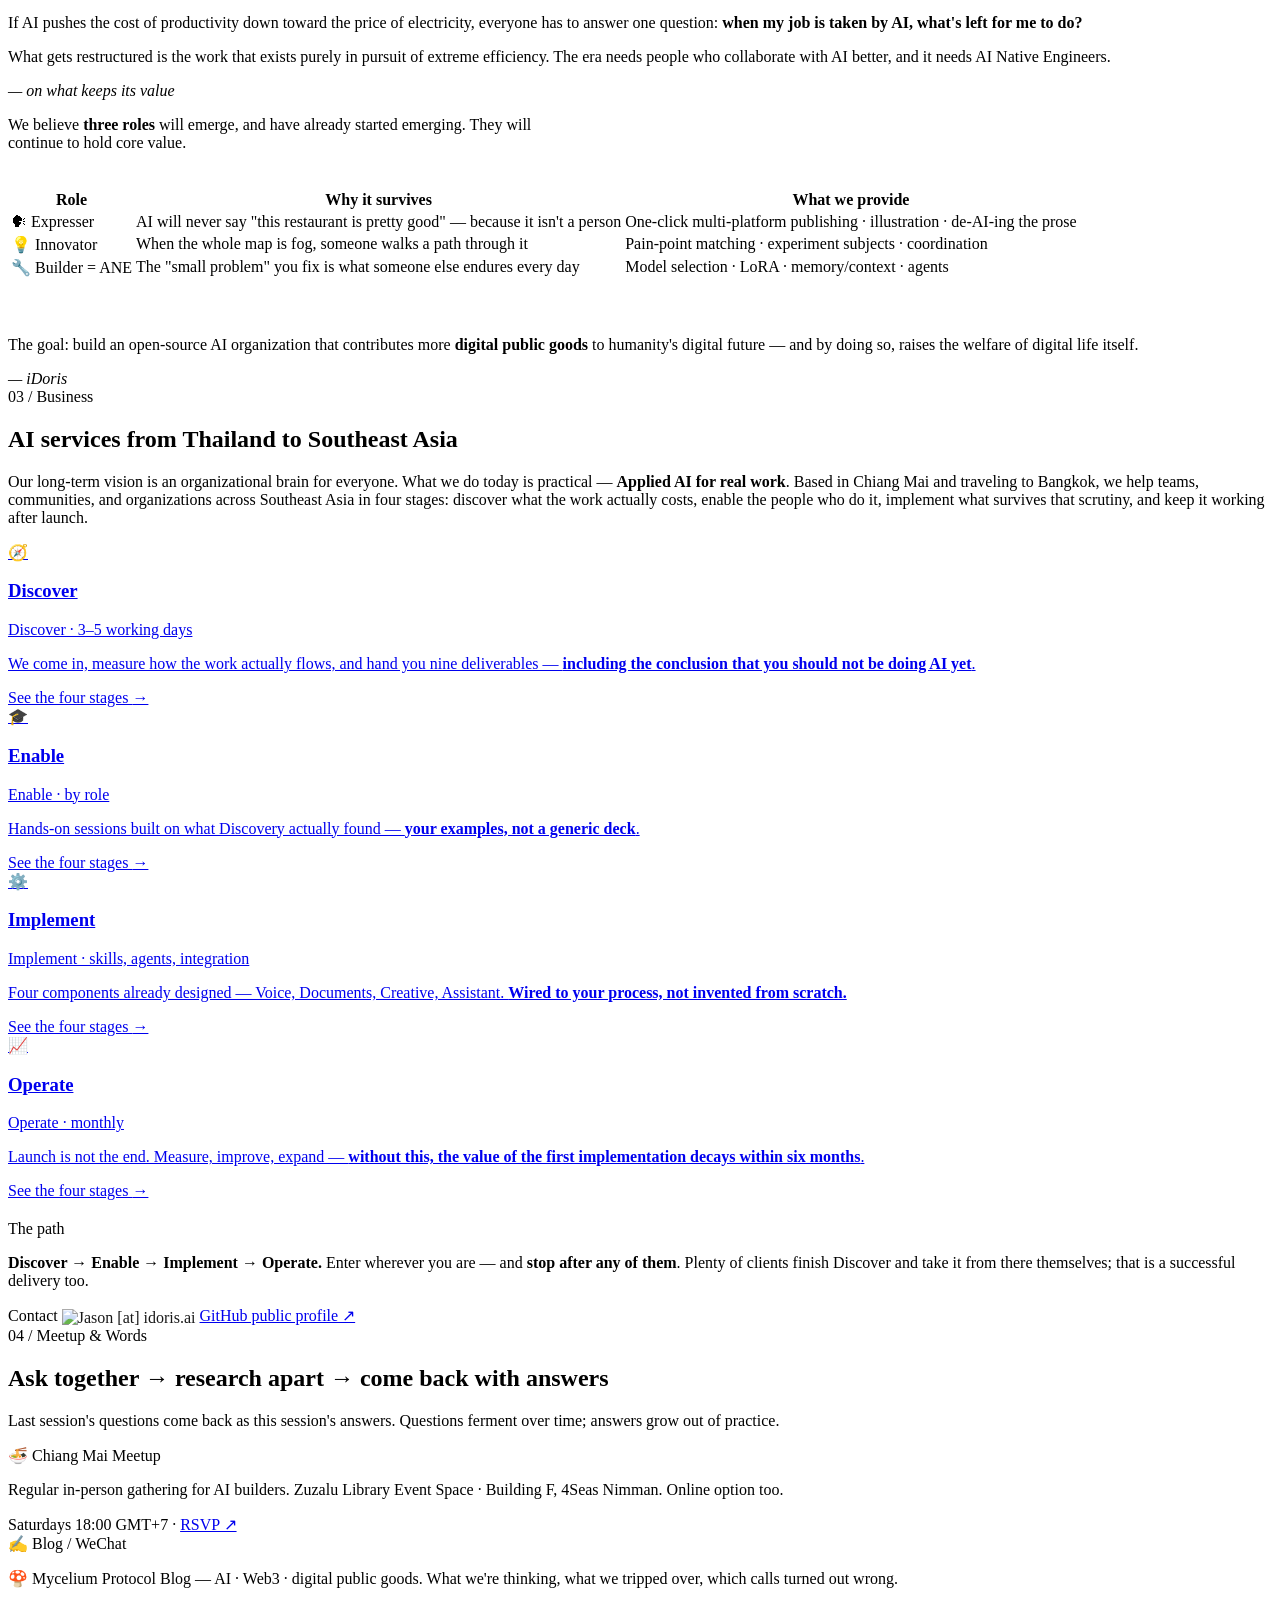
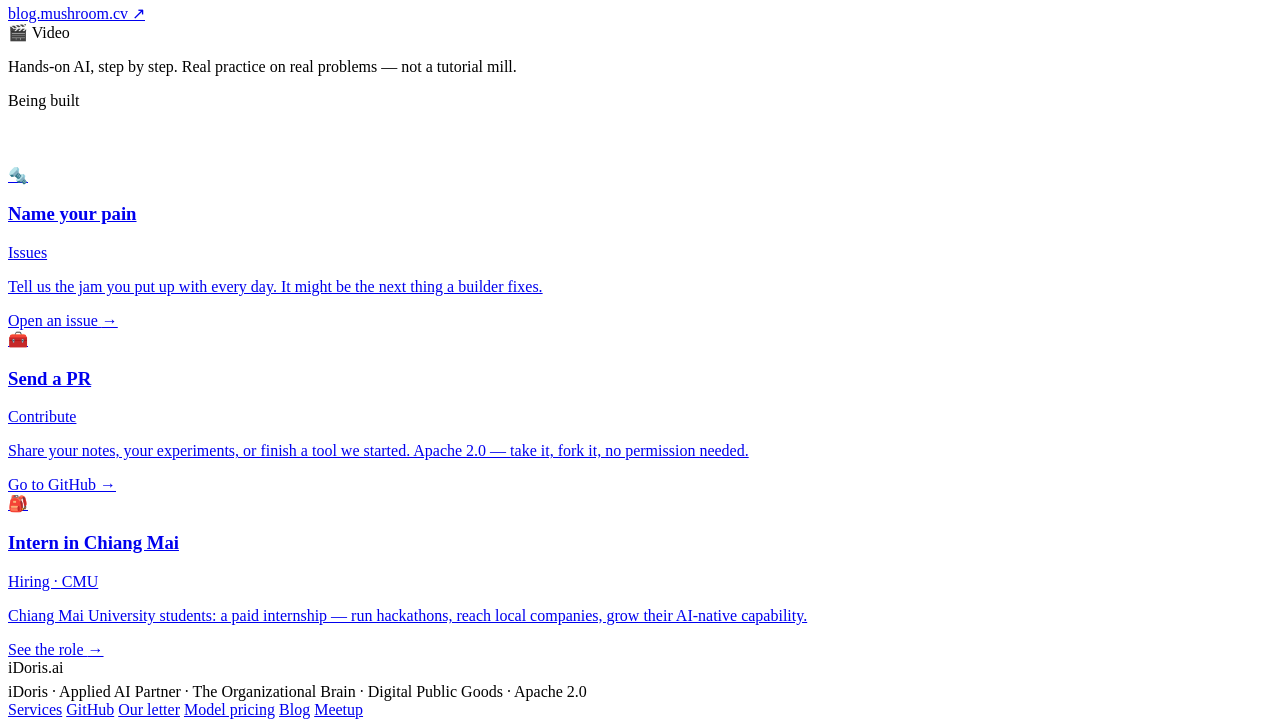
==== commit 24f99caf: "全站文案改成真实的四阶段:Discover → Enable → Implement → Operate 上一版我只改了首页 DIRECTION 01 和信里的 Discovery 块,**没扫 he" ====
--- a/site/index.html
+++ b/site/index.html
@@ -51,17 +51,19 @@
         <h1 class="rise d2" data-zh="科幻片中许诺过的智脑，<br>我们尝试做出来，<br><span class=&quot;glow&quot;>开源。</span>" data-th="สมองอัจฉริยะที่นิยายวิทยาศาสตร์<br>เคยสัญญาไว้ เรากำลังลองสร้างมัน<br><span class=&quot;glow&quot;>แบบโอเพนซอร์ส</span>">
           The mind science fiction promised.<br>We're trying to build it<br><span class="glow">— in the open.</span>
         </h1>
-        <p class="lede rise d3" data-zh="无数科幻片里都有那样一个存在：聪明、漂亮的形象，无所不能的智能大脑，搞定一切。<br><br>我们想把它真的造出来——<b>不是给一家巨头，而是给每一个个体、每一个组织、每一座城市</b>。<br><br><b>iDoris</b> 就是那个组织大脑，也是我们这个开源社区的名字。围绕它，我们在做三个产品。<br><br>这三个是我们在造的产品；落到日常，它们以三种服务的形式交到你手上——<a class=&quot;svc-link&quot; href=&quot;/hello&quot;>AI Discovery（发现）</a>、<a class=&quot;svc-link&quot; href=&quot;/hello&quot;>AI Training（培训）</a>、<a class=&quot;svc-link&quot; href=&quot;/hello&quot;>AI Implementation（落地）</a>，<b>把 AI 用在真实工作里</b>。" data-th="ในหนังไซไฟมากมายมักมีสิ่งหนึ่งอยู่เสมอ: ภาพลักษณ์ที่ฉลาดและสวยงาม สมองอัจฉริยะที่ทำได้แทบทุกอย่าง และจัดการทุกอย่างได้<br><br>เราอยากสร้างมันขึ้นมาจริงๆ — <b>ไม่ใช่เพื่อบริษัทยักษ์ใหญ่หนึ่งราย แต่เพื่อทุกคน ทุกองค์กร และทุกเมือง</b><br><br><b>iDoris</b> คือสมององค์กรนั้น และเป็นชื่อของชุมชนโอเพนซอร์สของเรา รอบตัวมัน เรากำลังทำผลิตภัณฑ์สามตัว<br><br>สามสิ่งนี้คือผลิตภัณฑ์ที่เราสร้าง ในการทำงานจริงมันมาถึงคุณในรูปของบริการสามอย่าง — <a class=&quot;svc-link&quot; href=&quot;/hello&quot;>AI Discovery</a>, <a class=&quot;svc-link&quot; href=&quot;/hello&quot;>AI Training</a> และ <a class=&quot;svc-link&quot; href=&quot;/hello&quot;>AI Implementation</a>: <b>นำ AI มาใช้กับงานจริง</b>">
+        <p class="lede rise d3" data-zh="无数科幻片里都有那样一个存在：聪明、漂亮的形象，无所不能的智能大脑，搞定一切。<br><br>我们想把它真的造出来——<b>不是给一家巨头，而是给每一个个体、每一个组织、每一座城市</b>。<br><br><b>iDoris</b> 就是那个组织大脑，也是我们这个开源社区的名字。围绕它，我们在做三个产品。<br><br>这三个是我们在造的产品；落到日常，它们以<b>四个阶段</b>的形式交到你手上——<a class=&quot;svc-link&quot; href=&quot;/services&quot;>发现</a>、<a class=&quot;svc-link&quot; href=&quot;/services&quot;>赋能</a>、<a class=&quot;svc-link&quot; href=&quot;/services&quot;>落地</a>、<a class=&quot;svc-link&quot; href=&quot;/services&quot;>运维</a>。<b>您可以在任何一个阶段停下来</b>：把 AI 用在真实工作里。" data-th="ในหนังไซไฟมากมายมักมีสิ่งหนึ่งอยู่เสมอ: ภาพลักษณ์ที่ฉลาดและสวยงาม สมองอัจฉริยะที่ทำได้แทบทุกอย่าง และจัดการทุกอย่างได้<br><br>เราอยากสร้างมันขึ้นมาจริงๆ — <b>ไม่ใช่เพื่อบริษัทยักษ์ใหญ่หนึ่งราย แต่เพื่อทุกคน ทุกองค์กร และทุกเมือง</b><br><br><b>iDoris</b> คือสมององค์กรนั้น และเป็นชื่อของชุมชนโอเพนซอร์สของเรา รอบตัวมัน เรากำลังทำผลิตภัณฑ์สามตัว<br><br>สามสิ่งนี้คือผลิตภัณฑ์ที่เราสร้าง ในการทำงานจริงมันมาถึงคุณใน<b>สี่ระยะ</b> — <a class=&quot;svc-link&quot; href=&quot;/services&quot;>Discover</a>, <a class=&quot;svc-link&quot; href=&quot;/services&quot;>Enable</a>, <a class=&quot;svc-link&quot; href=&quot;/services&quot;>Implement</a> และ <a class=&quot;svc-link&quot; href=&quot;/services&quot;>Operate</a> <b>ท่านหยุดที่ระยะใดก็ได้</b>: นำ AI มาใช้กับงานจริง">
           In every sci-fi film there is one: a brilliant, all-knowing mind that just
           handles everything.<br><br>
           We want to actually build it — <b>not for one giant company, but for every
           individual, every organization, every city</b>.<br><br>
           <b>iDoris</b> is that organizational brain, and it's also what we call ourselves.
           Around it we do three things, and open-source all three.<br><br>
-          Those three are the products we build; day to day, they reach you as three
-          services — <a class="svc-link" href="/hello">AI Discovery</a>,
-          <a class="svc-link" href="/hello">AI Training</a>, and
-          <a class="svc-link" href="/hello">AI Implementation</a>: <b>Applied AI for real work</b>.
+          Those three are the products we build. Day to day, they reach you as
+          <b>four stages</b> — <a class="svc-link" href="/services">Discover</a>,
+          <a class="svc-link" href="/services">Enable</a>,
+          <a class="svc-link" href="/services">Implement</a>,
+          <a class="svc-link" href="/services">Operate</a>.
+          You can stop after any one of them: <b>Applied AI for real work</b>.
         </p>
         <div class="hero-actions rise d4">
           <a class="btn primary" href="#directions" data-zh="三个方向 <span>→</span>" data-th="สามทิศทาง <span>→</span>">Three directions <span>→</span></a>
@@ -261,45 +263,53 @@
     <div class="sec-head io">
       <div class="eyebrow" data-zh="03 / 商务合作" data-th="03 / ความร่วมมือทางธุรกิจ">03 / Business</div>
       <h2 class="display" data-zh="基于泰国，辐射东南亚的 AI 服务" data-th="บริการ AI จากประเทศไทย สู่เอเชียตะวันออกเฉียงใต้">AI services from Thailand to Southeast Asia</h2>
-      <p data-zh="我们的长期愿景是<b>为每个组织造一个大脑</b>。今天做的事很实在——<b>把 AI 用在真实工作里</b>。长期 Base 清迈、短期出差曼谷，为东南亚的团队、社区和组织做三件事：先看见 AI 能做什么，再学会用，最后把它接进你本来就在做的工作。" data-th="วิสัยทัศน์ระยะยาวของเราคือสมององค์กรสำหรับทุกคน สิ่งที่เราทำวันนี้เป็นเรื่องจริงจับต้องได้ — <b>นำ AI มาใช้กับงานจริง</b> เราพำนักที่เชียงใหม่และเดินทางไปกรุงเทพฯ เป็นระยะ ช่วยทีม ชุมชน และองค์กรทั่วเอเชียตะวันออกเฉียงใต้ใน 3 ขั้น: ค้นพบสิ่งที่ AI ทำได้ เรียนรู้ที่จะใช้มัน และนำมันเข้าไปในงานที่คุณทำอยู่แล้ว">
+      <p data-zh="我们的长期愿景是<b>为每个组织造一个大脑</b>。今天做的事很实在——<b>把 AI 用在真实工作里</b>。长期 Base 清迈、短期出差曼谷，为东南亚的团队、社区和组织走四个阶段：把真实工作的成本量出来、让做事的人会用、把经得起推敲的那部分落地、上线之后持续运维。" data-th="วิสัยทัศน์ระยะยาวของเราคือสมององค์กรสำหรับทุกคน สิ่งที่เราทำวันนี้เป็นเรื่องจริงจับต้องได้ — <b>นำ AI มาใช้กับงานจริง</b> เราพำนักที่เชียงใหม่และเดินทางไปกรุงเทพฯ เป็นระยะ ช่วยทีม ชุมชน และองค์กรทั่วเอเชียตะวันออกเฉียงใต้ใน 4 ระยะ: วัดต้นทุนที่แท้จริงของงาน ทำให้คนที่ทำงานใช้เป็น นำสิ่งที่ผ่านการตรวจสอบไปใช้จริง และดูแลต่อหลังขึ้นระบบ">
         Our long-term vision is an organizational brain for everyone. What we do today is
         practical — <b>Applied AI for real work</b>. Based in Chiang Mai and traveling to
         Bangkok, we help teams, communities, and organizations across Southeast Asia in
-        three steps: discover what AI can do, learn to use it, and build it into the work
-        you already do.
-      </p>
-    </div>
-
-    <div class="grid-3 io">
-      <a class="card" href="/hello">
+        four stages: discover what the work actually costs, enable the people who do it,
+        implement what survives that scrutiny, and keep it working after launch.
+      </p>
+    </div>
+
+    <div class="grid-4 io">
+      <a class="card" href="/services">
         <span class="icon">🧭</span>
-        <h3 class="display">AI Discovery</h3>
-        <div class="sub" data-zh="发现 · 学校与社区" data-th="ค้นพบ · โรงเรียนและชุมชน">Discover · schools &amp; communities</div>
-        <p data-zh="小而好玩的 AI 项目，让人先看见 AI 是什么、为什么值得一试。" data-th="โปรเจกต์ AI เล็ก ๆ ที่สนุก ให้ผู้คนได้เห็นว่า AI คืออะไรและทำไมจึงคุ้มค่าที่จะลอง">Small, playful AI projects, so people see what AI is and why it is worth their time.</p>
-        <div class="go" data-zh="看那封信 <span>→</span>" data-th="อ่านจดหมาย <span>→</span>">See the letter <span>→</span></div>
-      </a>
-      <a class="card" href="/hello">
+        <h3 class="display">Discover</h3>
+        <div class="sub" data-zh="发现 · 3–5 个工作日" data-th="ค้นพบ · 3–5 วันทำการ">Discover · 3–5 working days</div>
+        <p data-zh="进您的公司，把真实工作流程量出来，交九项交付物 —— <b>包括「你们现在还不该做 AI」这个结论</b>。" data-th="เข้าไปในองค์กรของท่าน วัดกระบวนการทำงานจริง ส่งมอบเก้ารายการ — <b>รวมถึงข้อสรุปว่าท่านยังไม่ควรทำ AI ตอนนี้</b>">We come in, measure how the work actually flows, and hand you nine deliverables &mdash; <b>including the conclusion that you should not be doing AI yet</b>.</p>
+        <div class="go" data-zh="看四阶段 <span>→</span>" data-th="ดูสี่ระยะ <span>→</span>">See the four stages <span>→</span></div>
+      </a>
+      <a class="card" href="/services">
         <span class="icon">🎓</span>
-        <h3 class="display">AI Training</h3>
-        <div class="sub" data-zh="学会 · 团队与员工" data-th="เรียนรู้ · ทีมและพนักงาน">Learn · teams &amp; staff</div>
-        <p data-zh="围绕团队真实工作的实操课，让你的人自己能跑、能维护、能改进。" data-th="เซสชันลงมือทำรอบงานจริงของทีม เพื่อให้คนของคุณดูแลและพัฒนาต่อเองได้">Hands-on sessions around your team's real work, so your people can run and improve it themselves.</p>
-        <div class="go" data-zh="看那封信 <span>→</span>" data-th="อ่านจดหมาย <span>→</span>">See the letter <span>→</span></div>
-      </a>
-      <a class="card" href="/hello">
+        <h3 class="display">Enable</h3>
+        <div class="sub" data-zh="赋能 · 按角色" data-th="เสริมศักยภาพ · ตามบทบาท">Enable · by role</div>
+        <p data-zh="围绕 Discovery 发现的真实场景做实操，<b>用你们自己的例子，不是通用课件</b>。" data-th="ฝึกลงมือทำรอบสถานการณ์จริงที่พบจาก Discovery <b>ด้วยตัวอย่างขององค์กรท่านเอง ไม่ใช่สไลด์สำเร็จรูป</b>">Hands-on sessions built on what Discovery actually found &mdash; <b>your examples, not a generic deck</b>.</p>
+        <div class="go" data-zh="看四阶段 <span>→</span>" data-th="ดูสี่ระยะ <span>→</span>">See the four stages <span>→</span></div>
+      </a>
+      <a class="card" href="/services">
         <span class="icon">⚙️</span>
-        <h3 class="display">AI Implementation</h3>
-        <div class="sub" data-zh="落地 · 组织" data-th="นำไปใช้จริง · องค์กร">Implement · organizations</div>
-        <p data-zh="坐进你的流程，接好现成工具、补上缺失的部分，直到 AI 真正在业务里跑起来。" data-th="เข้าไปนั่งกับกระบวนการทำงาน เชื่อมเครื่องมือที่ใช้ได้จริง และสร้างส่วนที่ขาด จนกว่า AI จะทำงานในการดำเนินงานของคุณจริง">We sit with the workflow, connect proven tools, and build the missing parts, until AI works inside your operations.</p>
-        <div class="go" data-zh="看那封信 <span>→</span>" data-th="อ่านจดหมาย <span>→</span>">See the letter <span>→</span></div>
+        <h3 class="display">Implement</h3>
+        <div class="sub" data-zh="落地 · Skill / Agent / 集成" data-th="นำไปใช้จริง · Skill / Agent / เชื่อมระบบ">Implement · skills, agents, integration</div>
+        <p data-zh="四个组件已经设计好：Voice、Documents、Creative、Assistant。<b>接到您的流程上，不从零发明。</b>" data-th="สี่องค์ประกอบออกแบบไว้แล้ว: Voice, Documents, Creative, Assistant <b>เชื่อมเข้ากับกระบวนการของท่าน ไม่ต้องเริ่มจากศูนย์</b>">Four components already designed &mdash; Voice, Documents, Creative, Assistant. <b>Wired to your process, not invented from scratch.</b></p>
+        <div class="go" data-zh="看四阶段 <span>→</span>" data-th="ดูสี่ระยะ <span>→</span>">See the four stages <span>→</span></div>
+      </a>
+      <a class="card" href="/services">
+        <span class="icon">📈</span>
+        <h3 class="display">Operate</h3>
+        <div class="sub" data-zh="运维 · 按月" data-th="ดูแล · รายเดือน">Operate · monthly</div>
+        <p data-zh="上线不是终点。度量、改进、扩展 —— <b>没有运维，第一次实施的价值半年内会衰减掉</b>。" data-th="การขึ้นระบบไม่ใช่จุดจบ วัดผล ปรับปรุง ขยาย — <b>ถ้าไม่มีการดูแล คุณค่าจากการทำครั้งแรกจะจางลงภายในครึ่งปี</b>">Launch is not the end. Measure, improve, expand &mdash; <b>without this, the value of the first implementation decays within six months</b>.</p>
+        <div class="go" data-zh="看四阶段 <span>→</span>" data-th="ดูสี่ระยะ <span>→</span>">See the four stages <span>→</span></div>
       </a>
     </div>
 
     <div class="business-panel io" style="margin-top:20px">
       <div>
         <span class="tag" data-zh="一条路" data-th="เส้นทาง">The path</span>
-        <p data-zh="<b>发现 → 学会 → 落地。</b>从你现在所处的位置进入即可；上线之后继续：度量、改进、扩展。" data-th="<b>ค้นพบ → เรียนรู้ → นำไปใช้จริง</b> เริ่มจากจุดที่คุณอยู่ได้เลย และเดินต่อหลังเปิดใช้งาน: วัดผล ปรับปรุง ขยายผล">
-          <b>Discover → Learn → Implement.</b> Enter wherever you are — and keep going after
-          launch: measure, improve, expand.
+        <p data-zh="<b>发现 → 赋能 → 落地 → 运维。</b>从你现在所处的位置进入，<b>也可以在任何一个阶段停下</b> —— 很多客户做完发现就自己动手了，那也是一次成功的交付。" data-th="<b>ค้นพบ → เสริมศักยภาพ → นำไปใช้จริง → ดูแล</b> เริ่มจากระยะไหนก็ได้ <b>และหยุดที่ระยะใดก็ได้</b> — ลูกค้าหลายรายทำ Discover จบแล้วลงมือเองต่อ นั่นก็คือการส่งมอบที่สำเร็จเช่นกันครับ">
+          <b>Discover → Enable → Implement → Operate.</b> Enter wherever you are &mdash;
+          and <b>stop after any of them</b>. Plenty of clients finish Discover and take it
+          from there themselves; that is a successful delivery too.
         </p>
       </div>
       <div class="contact-box">
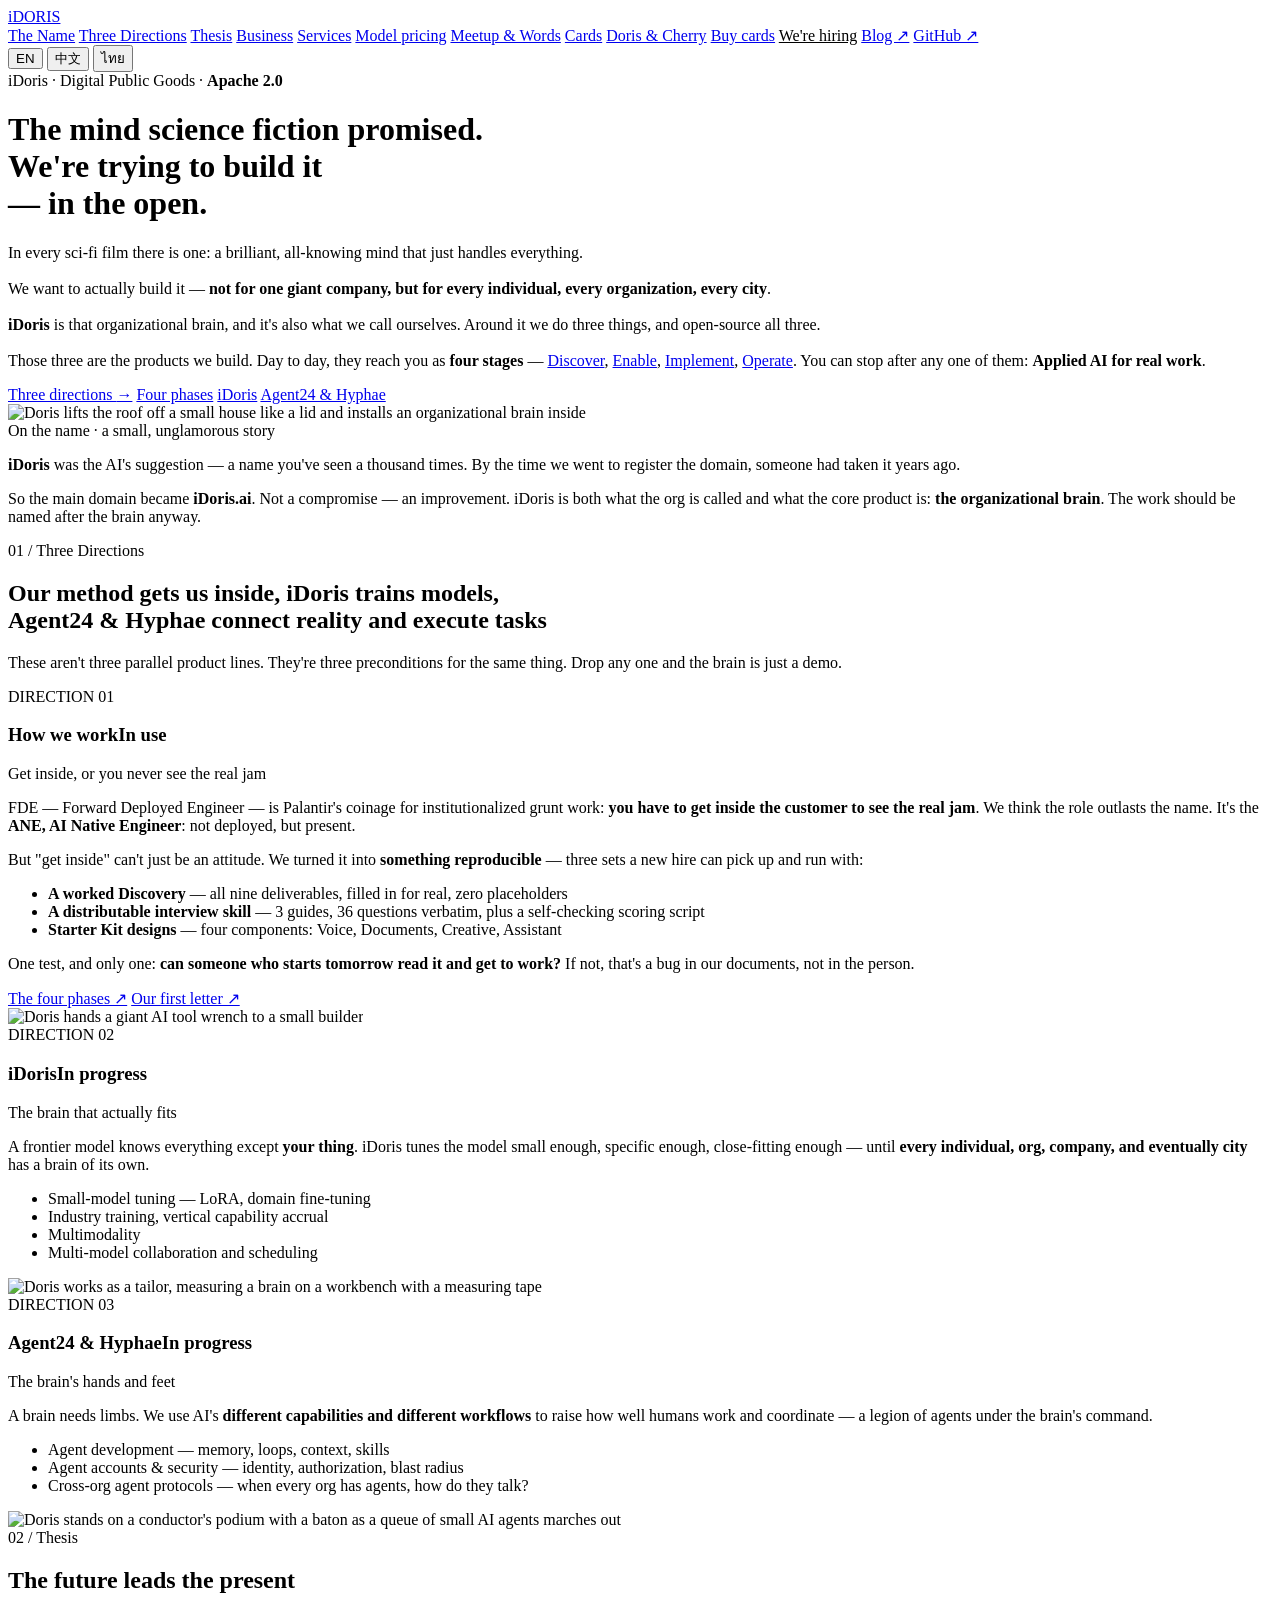
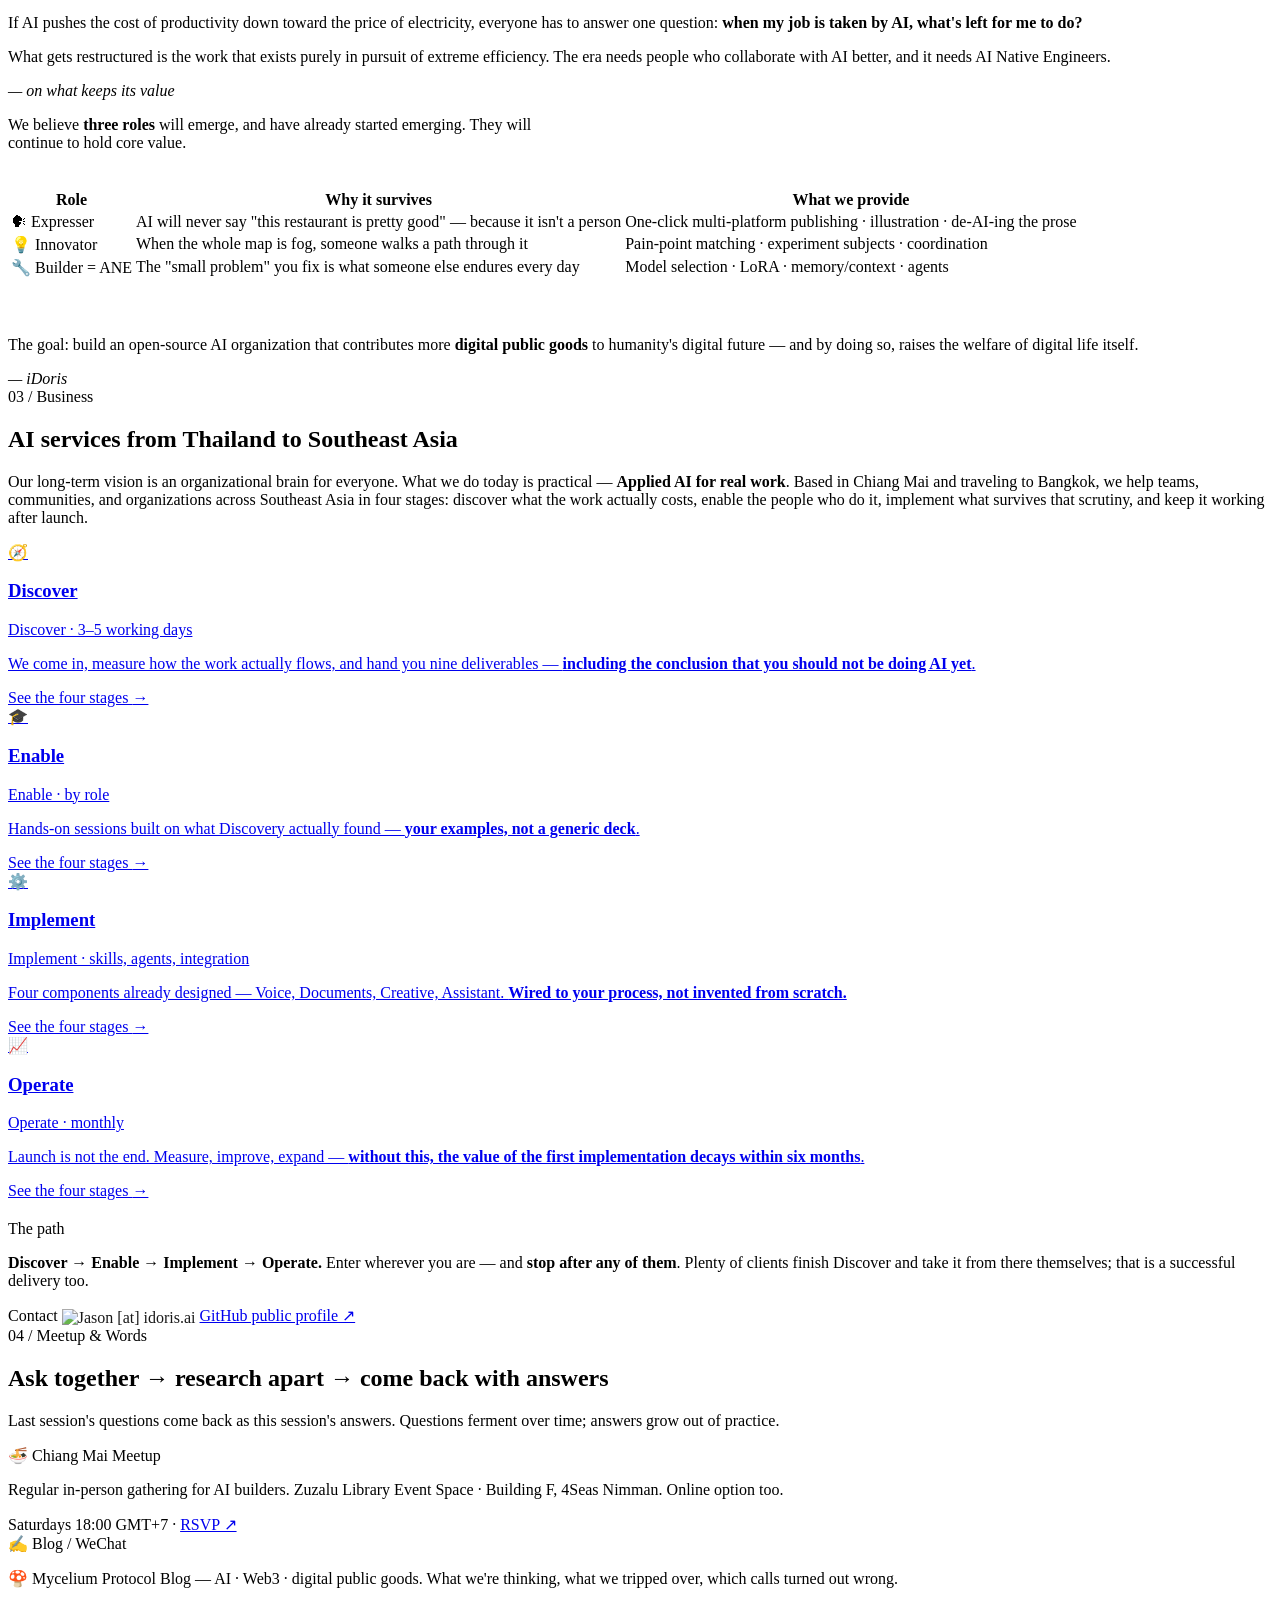
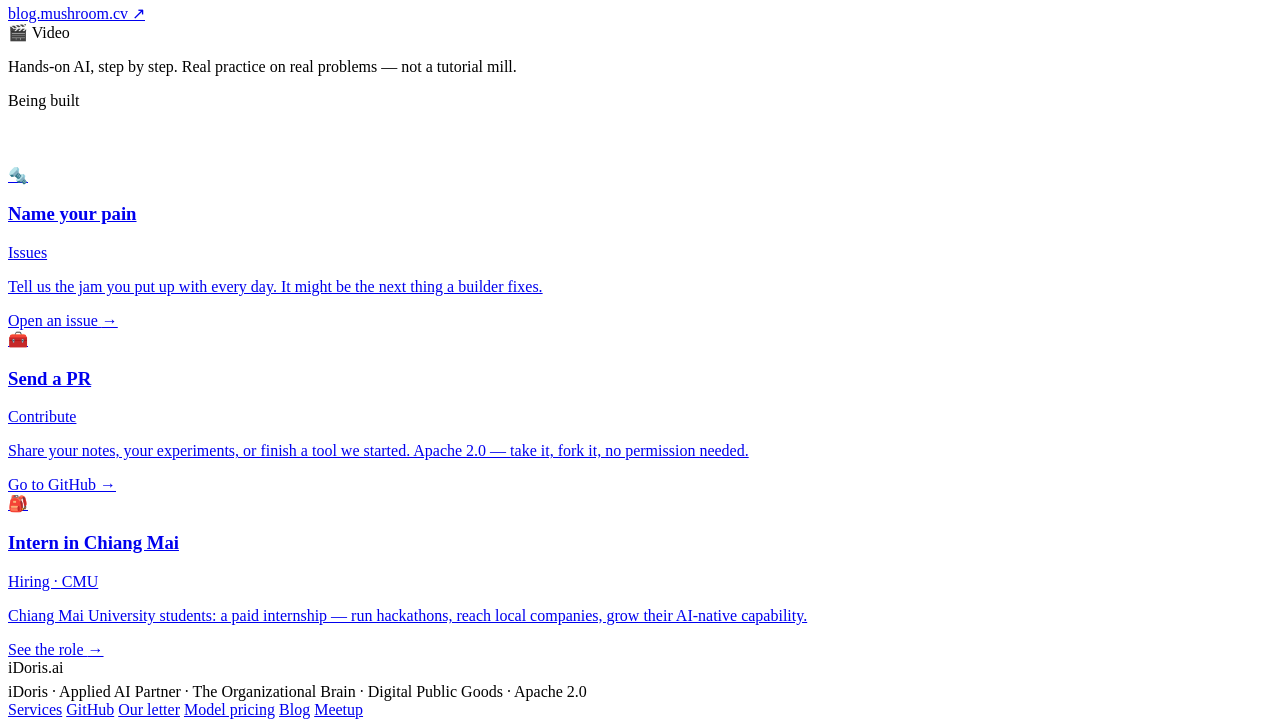
==== commit d13c421b: "DIRECTION 03 改名 Agent24 & Hyphae;评估 commerce-agents;补 Daemon 五条 ## 首页  DIRECTION 03「Hyphae」→「Agent24" ====
--- a/site/index.html
+++ b/site/index.html
@@ -69,7 +69,7 @@
           <a class="btn primary" href="#directions" data-zh="三个方向 <span>→</span>" data-th="สามทิศทาง <span>→</span>">Three directions <span>→</span></a>
           <a class="btn" href="/services" data-zh="四阶段服务" data-th="บริการสี่ระยะ">Four phases</a>
           <a class="btn" href="https://doris.idoris.ai">iDoris</a>
-          <a class="btn" href="https://hyphae.idoris.ai">Hyphae</a>
+          <a class="btn" href="https://hyphae.idoris.ai">Agent24 &amp; Hyphae</a>
         </div>
       </div>
       <div class="hero-art rise d3">
@@ -97,7 +97,7 @@
   <div class="wrap">
     <div class="sec-head io">
       <div class="eyebrow" data-zh="01 / 三个方向性产品" data-th="01 / สามทิศทางผลิตภัณฑ์">01 / Three Directions</div>
-      <h2 class="display" data-zh="方法论让我们进得去，iDoris 训练模型、<br>Hyphae 连接现实，执行任务" data-th="วิธีทำงานพาเราเข้าไปถึงหน้างาน, iDoris ฝึกโมเดล<br>Hyphae เชื่อมโลกจริงและทำภารกิจ">Our method gets us inside, iDoris trains models,<br>Hyphae connects reality and executes tasks</h2>
+      <h2 class="display" data-zh="方法论让我们进得去，iDoris 训练模型、<br>Agent24 &amp; Hyphae 连接现实，执行任务" data-th="วิธีทำงานพาเราเข้าไปถึงหน้างาน, iDoris ฝึกโมเดล<br>Agent24 &amp; Hyphae เชื่อมโลกจริงและทำภารกิจ">Our method gets us inside, iDoris trains models,<br>Agent24 &amp; Hyphae connect reality and execute tasks</h2>
       <p data-zh="它们不是三条并行的产品线，是同一件事的三个必要条件。缺一个，那个大脑就只是个演示。" data-th="นี่ไม่ใช่ไลน์ผลิตภัณฑ์สามเส้นที่แยกกัน แต่เป็นเงื่อนไขจำเป็นสามอย่างของเรื่องเดียวกัน ขาดอย่างใดอย่างหนึ่ง สมองนั้นก็เป็นเพียงเดโม">
         These aren't three parallel product lines. They're three preconditions for the
         same thing. Drop any one and the brain is just a demo.
@@ -170,7 +170,7 @@
     <div class="prod io">
       <div class="prod-text">
         <span class="n">DIRECTION 03</span>
-        <h3 class="display" data-zh="Hyphae<span class=&quot;chip wip&quot;>进行中</span>" data-th="Hyphae<span class=&quot;chip wip&quot;>กำลังพัฒนา</span>">Hyphae<span class="chip wip">In progress</span></h3>
+        <h3 class="display" data-zh="Agent24 &amp; Hyphae<span class=&quot;chip wip&quot;>进行中</span>" data-th="Agent24 &amp; Hyphae<span class=&quot;chip wip&quot;>กำลังพัฒนา</span>">Agent24 &amp; Hyphae<span class="chip wip">In progress</span></h3>
         <div class="tagline" data-zh="智脑的手和脚" data-th="มือและเท้าของสมองอัจฉริยะ">The brain's hands and feet</div>
         <p data-zh="大脑要有手脚。我们用 AI 的<b>不同能力、不同流程</b>，去提升人类工作和协作的效率——如同智脑麾下的一支 Agent 军团。" data-th="สมองต้องมีมือและเท้า เราใช้<b>ความสามารถและเวิร์กโฟลว์ที่แตกต่างกัน</b>ของ AI เพื่อยกระดับการทำงานและการประสานงานของมนุษย์ เหมือนกองทัพ Agent ภายใต้สมองอัจฉริยะ">
           A brain needs limbs. We use AI's <b>different capabilities and different
